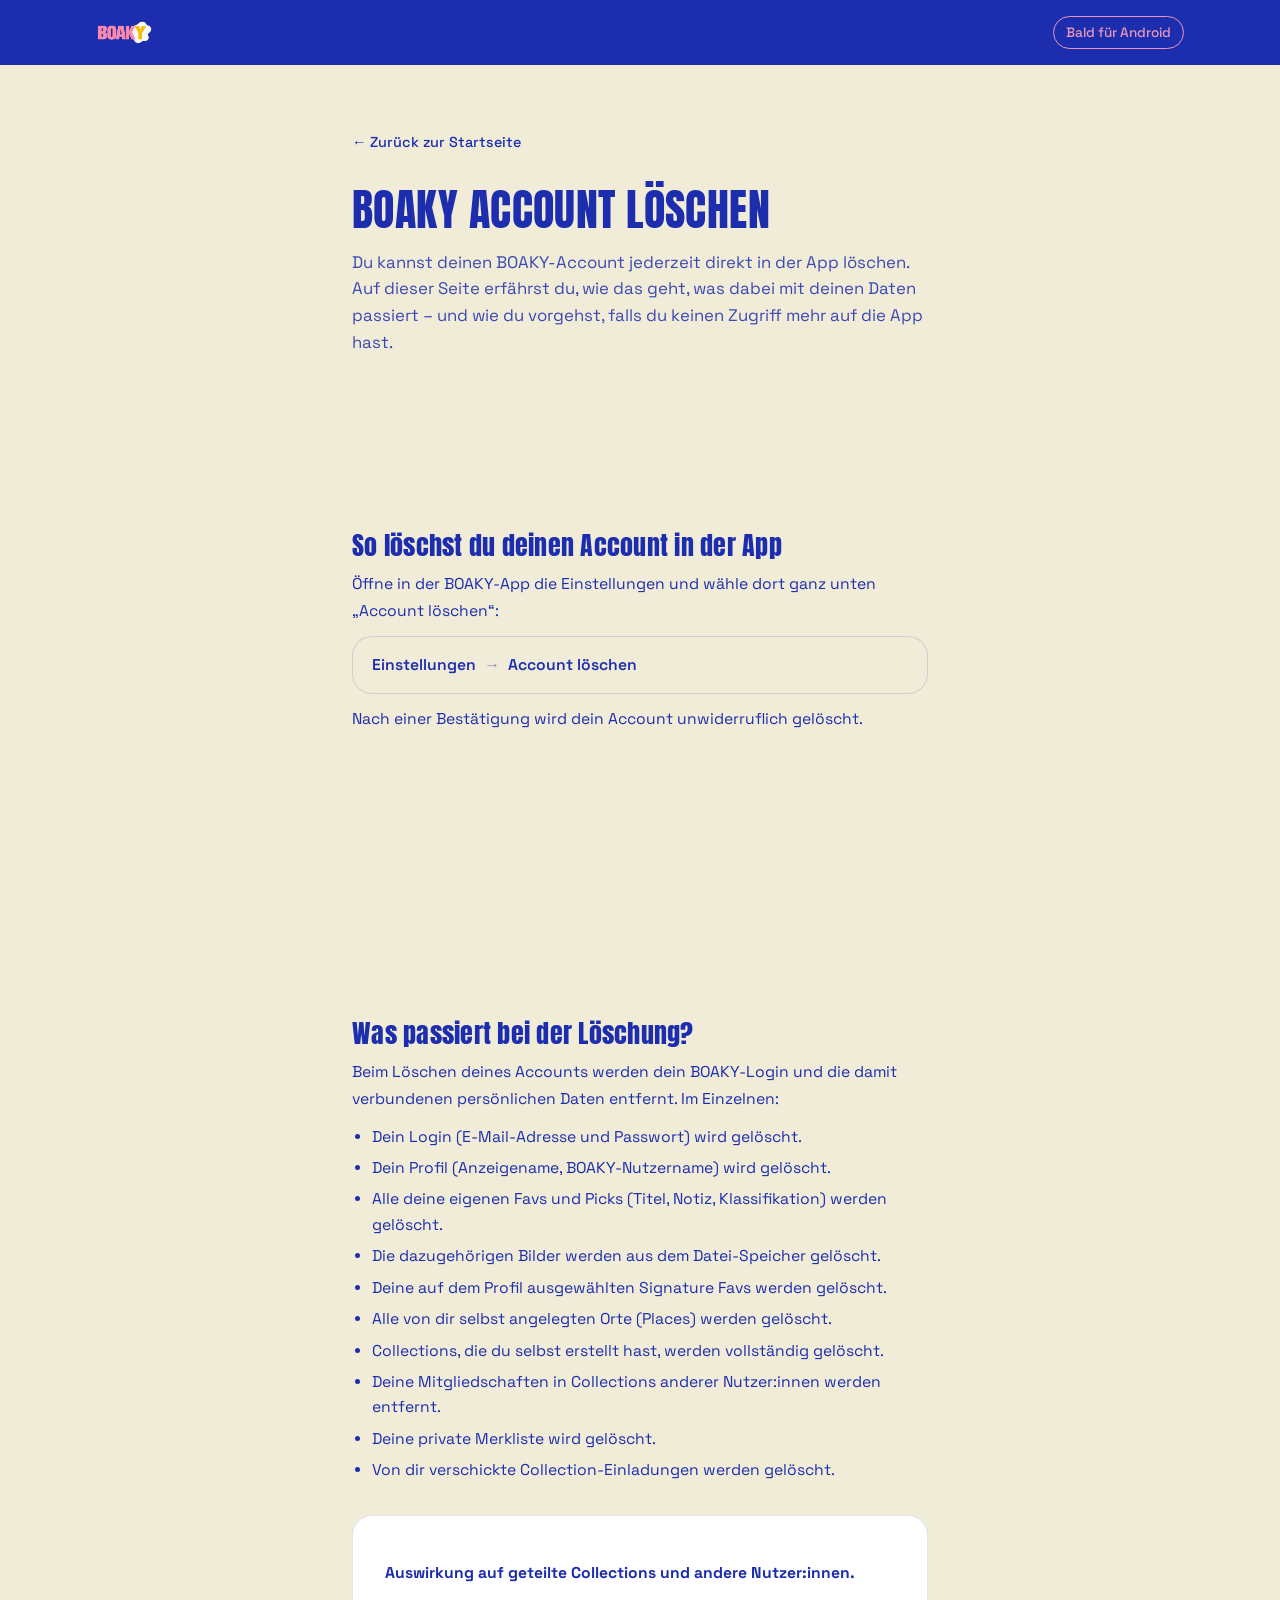
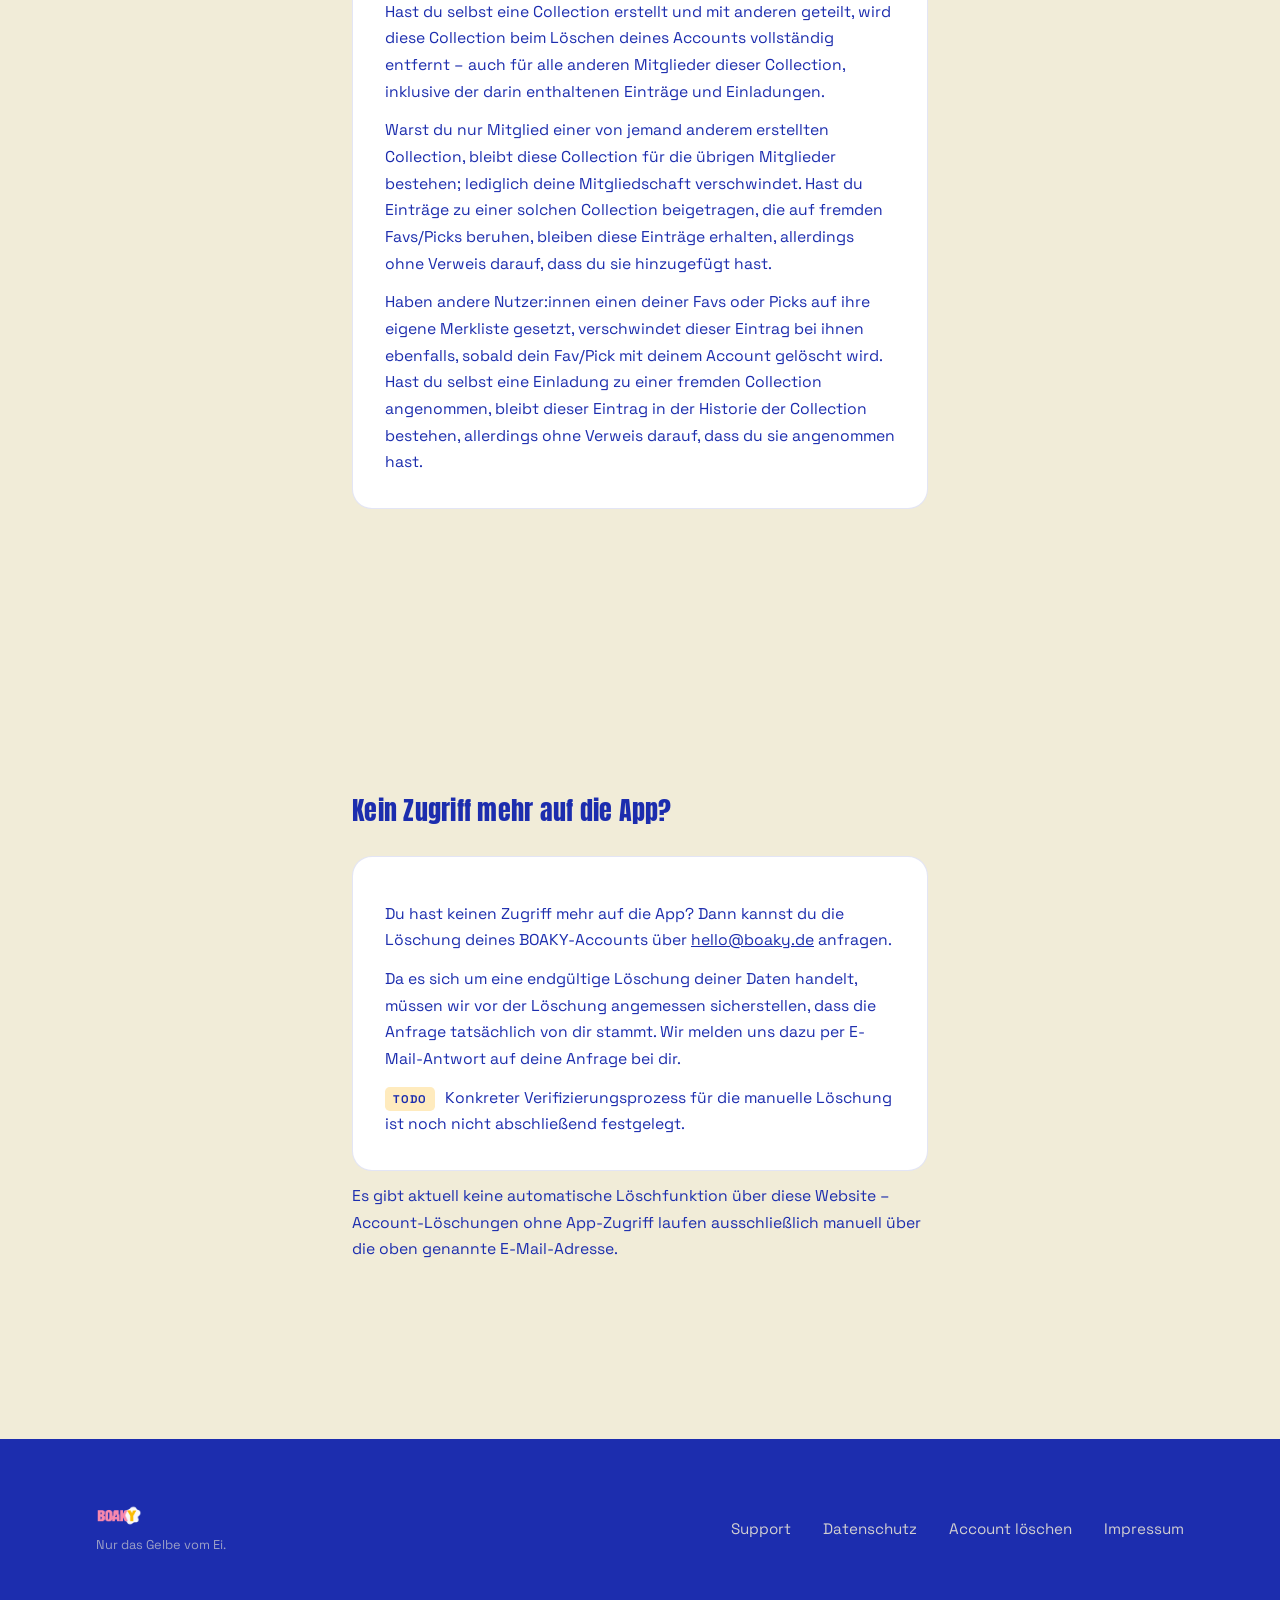
==== account-loeschen.html @ 1fa1a00c "Initial BOAKY website Co-Authored-By: Claude Sonnet 5 <noreply@anthropic.com> Claude-Session: https:" ====
<!DOCTYPE html>
<html lang="de">
<head>
  <meta charset="UTF-8" />
  <meta name="viewport" content="width=device-width, initial-scale=1" />
  <title>BOAKY – Account löschen</title>
  <meta
    name="description"
    content="So löschst du deinen BOAKY-Account in der App – und was dabei mit deinen Daten passiert."
  />
  <link rel="icon" type="image/png" href="assets/img/favicon.png" />
  <link rel="stylesheet" href="styles.css" />
</head>
<body>
  <a class="skip-link" href="#main">Zum Inhalt springen</a>

  <header class="site-header">
    <div class="container">
      <a class="site-logo" href="/">
        <img
          src="assets/img/boaky-logo-primary.png"
          alt="BOAKY"
          width="1672"
          height="940"
        />
      </a>
      <p class="header-note">Bald für Android</p>
    </div>
  </header>

  <main id="main" class="legal-main">
    <div class="container">
      <a class="legal-back" href="/">← Zurück zur Startseite</a>
      <h1>BOAKY Account löschen</h1>
      <p class="legal-intro">
        Du kannst deinen BOAKY-Account jederzeit direkt in der App
        löschen. Auf dieser Seite erfährst du, wie das geht, was dabei
        mit deinen Daten passiert – und wie du vorgehst, falls du keinen
        Zugriff mehr auf die App hast.
      </p>

      <section class="legal-section" id="so-gehts">
        <h2>So löschst du deinen Account in der App</h2>
        <p>
          Öffne in der BOAKY-App die Einstellungen und wähle dort ganz
          unten „Account löschen“:
        </p>
        <p class="delete-path" aria-label="Navigationspfad in der App">
          <span>Einstellungen</span>
          <span class="sep" aria-hidden="true">→</span>
          <span>Account löschen</span>
        </p>
        <p>
          Nach einer Bestätigung wird dein Account unwiderruflich
          gelöscht.
        </p>
      </section>

      <section class="legal-section" id="was-wird-geloescht">
        <h2>Was passiert bei der Löschung?</h2>
        <p>
          Beim Löschen deines Accounts werden dein BOAKY-Login und die
          damit verbundenen persönlichen Daten entfernt. Im Einzelnen:
        </p>
        <ul>
          <li>Dein Login (E-Mail-Adresse und Passwort) wird gelöscht.</li>
          <li>
            Dein Profil (Anzeigename, BOAKY-Nutzername) wird gelöscht.
          </li>
          <li>
            Alle deine eigenen Favs und Picks (Titel, Notiz,
            Klassifikation) werden gelöscht.
          </li>
          <li>
            Die dazugehörigen Bilder werden aus dem Datei-Speicher
            gelöscht.
          </li>
          <li>
            Deine auf dem Profil ausgewählten Signature Favs werden
            gelöscht.
          </li>
          <li>
            Alle von dir selbst angelegten Orte (Places) werden gelöscht.
          </li>
          <li>
            Collections, die du selbst erstellt hast, werden vollständig
            gelöscht.
          </li>
          <li>
            Deine Mitgliedschaften in Collections anderer Nutzer:innen
            werden entfernt.
          </li>
          <li>
            Deine private Merkliste wird gelöscht.
          </li>
          <li>
            Von dir verschickte Collection-Einladungen werden gelöscht.
          </li>
        </ul>

        <div class="legal-callout">
          <p>
            <strong>Auswirkung auf geteilte Collections und andere
            Nutzer:innen.</strong>
          </p>
          <p>
            Hast du selbst eine Collection erstellt und mit anderen
            geteilt, wird diese Collection beim Löschen deines Accounts
            vollständig entfernt – auch für alle anderen Mitglieder
            dieser Collection, inklusive der darin enthaltenen Einträge
            und Einladungen.
          </p>
          <p>
            Warst du nur Mitglied einer von jemand anderem erstellten
            Collection, bleibt diese Collection für die übrigen
            Mitglieder bestehen; lediglich deine Mitgliedschaft
            verschwindet. Hast du Einträge zu einer solchen Collection
            beigetragen, die auf fremden Favs/Picks beruhen, bleiben
            diese Einträge erhalten, allerdings ohne Verweis darauf, dass
            du sie hinzugefügt hast.
          </p>
          <p>
            Haben andere Nutzer:innen einen deiner Favs oder Picks auf
            ihre eigene Merkliste gesetzt, verschwindet dieser Eintrag
            bei ihnen ebenfalls, sobald dein Fav/Pick mit deinem Account
            gelöscht wird. Hast du selbst eine Einladung zu einer
            fremden Collection angenommen, bleibt dieser Eintrag in der
            Historie der Collection bestehen, allerdings ohne Verweis
            darauf, dass du sie angenommen hast.
          </p>
        </div>
      </section>

      <section class="legal-section" id="ohne-app-zugriff">
        <h2>Kein Zugriff mehr auf die App?</h2>
        <div class="legal-callout">
          <p>
            Du hast keinen Zugriff mehr auf die App? Dann kannst du die
            Löschung deines BOAKY-Accounts über
            <a href="mailto:hello@boaky.de">hello@boaky.de</a> anfragen.
          </p>
          <p>
            Da es sich um eine endgültige Löschung deiner Daten handelt,
            müssen wir vor der Löschung angemessen sicherstellen, dass
            die Anfrage tatsächlich von dir stammt. Wir melden uns dazu
            per E-Mail-Antwort auf deine Anfrage bei dir.
          </p>
          <p>
            <span class="legal-todo">TODO</span>
            Konkreter Verifizierungsprozess für die manuelle Löschung ist
            noch nicht abschließend festgelegt.
          </p>
        </div>
        <p>
          Es gibt aktuell keine automatische Löschfunktion über diese
          Website – Account-Löschungen ohne App-Zugriff laufen
          ausschließlich manuell über die oben genannte E-Mail-Adresse.
        </p>
      </section>
    </div>
  </main>

  <footer class="site-footer">
    <div class="container footer-inner">
      <p class="footer-brand">
        <img
          src="assets/img/boaky-logo-primary.png"
          alt="BOAKY"
          width="1672"
          height="940"
        />
        <span>Nur das Gelbe vom Ei.</span>
      </p>
      <ul class="footer-links">
        <li><a href="support.html">Support</a></li>
        <li><a href="datenschutz.html">Datenschutz</a></li>
        <li><a href="account-loeschen.html" aria-current="page">Account löschen</a></li>
        <li><a href="impressum.html">Impressum</a></li>
      </ul>
    </div>
  </footer>
</body>
</html>
---- styles.css ----
/* ==========================================================================
   BOAKY — Landingpage Stylesheet
   Statisches, framework-freies CSS. Mobile-first.
   ========================================================================== */

/* -- Fonts (self-hosted, latin subset) ----------------------------------- */

@font-face {
  font-family: "Anton";
  src: url("assets/fonts/anton-latin-400.woff2") format("woff2");
  font-weight: 400;
  font-style: normal;
  font-display: swap;
}

@font-face {
  font-family: "Space Grotesk";
  src: url("assets/fonts/space-grotesk-latin-variable.woff2") format("woff2");
  font-weight: 300 700;
  font-style: normal;
  font-display: swap;
}

/* -- Design tokens --------------------------------------------------------- */

:root {
  /* Einzige zulässigen Farben — 1:1 aus dem BOAKY-App-Theme
     (faavs-app/src/constants/theme.ts, brandPalette). Keine weiteren
     Hex-/RGB-Werte außerhalb dieser Tokens (und ihrer rgba()-Ableitungen)
     verwenden. */
  --boaky-blue: #1c2dae;
  --boaky-pink: #eb98bb;
  --boaky-cream: #f1ecd8;
  --boaky-gold: #ffc547;
  --white: #ffffff;

  --font-display: "Anton", "Arial Narrow", sans-serif;
  --font-body: "Space Grotesk", "Helvetica Neue", Arial, sans-serif;

  --container-width: 72rem;
  --space-xs: 0.5rem;
  --space-sm: 1rem;
  --space-md: 2rem;
  --space-lg: 4rem;
  --space-xl: 7rem;

  --radius: 1.25rem;
}

/* -- Reset ------------------------------------------------------------------ */

*,
*::before,
*::after {
  box-sizing: border-box;
}

html {
  -webkit-text-size-adjust: 100%;
  scroll-behavior: smooth;
}

@media (prefers-reduced-motion: reduce) {
  html {
    scroll-behavior: auto;
  }
  * {
    animation-duration: 0.01ms !important;
    animation-iteration-count: 1 !important;
    transition-duration: 0.01ms !important;
  }
}

body {
  margin: 0;
  background: var(--boaky-cream);
  color: var(--boaky-blue);
  font-family: var(--font-body);
  font-size: 1rem;
  line-height: 1.6;
  -webkit-font-smoothing: antialiased;
}

img {
  max-width: 100%;
  height: auto;
  display: block;
}

a {
  color: inherit;
}

h1,
h2,
h3 {
  font-family: var(--font-display);
  font-weight: 400;
  line-height: 1.05;
  text-transform: uppercase;
  letter-spacing: 0.01em;
  margin: 0;
}

p {
  margin: 0;
}

ul {
  margin: 0;
  padding: 0;
  list-style: none;
}

.visually-hidden {
  position: absolute;
  width: 1px;
  height: 1px;
  padding: 0;
  margin: -1px;
  overflow: hidden;
  clip: rect(0, 0, 0, 0);
  white-space: nowrap;
  border: 0;
}

.skip-link {
  position: absolute;
  top: -3rem;
  left: var(--space-sm);
  background: var(--boaky-cream);
  color: var(--boaky-blue);
  padding: 0.6rem 1rem;
  border-radius: 0.5rem;
  z-index: 100;
  transition: top 0.15s ease;
}

.skip-link:focus {
  top: var(--space-sm);
}

:focus-visible {
  outline: 3px solid var(--boaky-gold);
  outline-offset: 3px;
}

/* -- Layout helpers ---------------------------------------------------------- */

.container {
  width: 100%;
  max-width: var(--container-width);
  margin-inline: auto;
  padding-inline: var(--space-sm);
}

@media (min-width: 48rem) {
  .container {
    padding-inline: var(--space-md);
  }
}

section {
  padding-block: var(--space-xl);
}

.eyebrow {
  font-family: var(--font-body);
  font-weight: 600;
  font-size: 0.8rem;
  letter-spacing: 0.18em;
  text-transform: uppercase;
  opacity: 0.75;
}

/* -- Site header ------------------------------------------------------------- */

.site-header {
  background: var(--boaky-blue);
  color: var(--boaky-cream);
}

.site-header .container {
  display: flex;
  align-items: center;
  justify-content: space-between;
  padding-block: var(--space-sm);
}

.site-logo {
  display: inline-flex;
  text-decoration: none;
}

.site-logo img {
  width: auto;
  height: 2rem;
}

.header-note {
  font-size: 0.85rem;
  font-weight: 500;
  color: var(--boaky-pink);
  border: 1px solid currentColor;
  padding: 0.3rem 0.75rem;
  border-radius: 999px;
  white-space: nowrap;
}

/* -- Hero ---------------------------------------------------------------------- */

.hero {
  background: var(--boaky-blue);
  color: var(--boaky-cream);
  padding-block: var(--space-xl) calc(var(--space-xl) * 1.1);
  text-align: center;
  position: relative;
  overflow: hidden;
}

.hero::after {
  content: "";
  position: absolute;
  inset: auto -10% -60% -10%;
  height: 22rem;
  background: radial-gradient(
    ellipse at center,
    rgba(235, 152, 187, 0.35) 0%,
    rgba(235, 152, 187, 0) 70%
  );
  pointer-events: none;
}

.hero-wordmark {
  margin: 0;
}

.hero-wordmark img {
  width: clamp(13rem, 50vw, 24rem);
  margin-inline: auto;
}

.hero-claim {
  margin-top: var(--space-sm);
  font-family: var(--font-display);
  text-transform: none;
  font-size: clamp(1.25rem, 4vw, 1.85rem);
  color: var(--boaky-pink);
}

.hero-intro {
  max-width: 34rem;
  margin: var(--space-md) auto 0;
  font-size: 1.05rem;
  opacity: 0.92;
}

.hero-status {
  margin-top: var(--space-lg);
  display: inline-flex;
  align-items: center;
  gap: 0.6rem;
  padding: 0.7rem 1.4rem;
  border-radius: 999px;
  background: rgba(241, 236, 216, 0.1);
  border: 1px solid rgba(241, 236, 216, 0.35);
  font-size: 0.9rem;
  font-weight: 500;
}

.hero-status .dot {
  width: 0.5rem;
  height: 0.5rem;
  border-radius: 50%;
  background: var(--boaky-gold);
  flex-shrink: 0;
}

/* -- Section headings ---------------------------------------------------------- */

.section-head {
  max-width: 38rem;
  margin: 0 auto var(--space-lg);
  text-align: center;
}

.section-head h2 {
  font-size: clamp(2rem, 6vw, 3rem);
  margin-top: 0.5rem;
}

.section-head p {
  margin-top: var(--space-sm);
  font-size: 1.05rem;
  opacity: 0.85;
}

/* -- "Was ist BOAKY" grid -------------------------------------------------------- */

.pillars {
  background: var(--boaky-cream);
}

.pillar-grid {
  display: grid;
  gap: var(--space-sm);
  grid-template-columns: 1fr;
}

@media (min-width: 40rem) {
  .pillar-grid {
    grid-template-columns: repeat(2, 1fr);
  }
}

@media (min-width: 64rem) {
  .pillar-grid {
    grid-template-columns: repeat(4, 1fr);
  }
}

.pillar-card {
  background: var(--white);
  border-radius: var(--radius);
  padding: var(--space-md);
  border: 1px solid rgba(28, 45, 174, 0.1);
  display: flex;
  flex-direction: column;
  gap: 0.75rem;
}

.pillar-mark {
  width: 2.75rem;
  height: 2.75rem;
  border-radius: 50%;
  display: flex;
  align-items: center;
  justify-content: center;
  font-family: var(--font-display);
  font-size: 1.1rem;
  color: var(--boaky-cream);
  background: var(--boaky-blue);
}

.pillar-card:nth-child(2) .pillar-mark {
  background: var(--boaky-gold);
  color: var(--boaky-blue);
}

.pillar-card:nth-child(3) .pillar-mark {
  background: var(--boaky-pink);
  color: var(--boaky-blue);
}

.pillar-card:nth-child(4) .pillar-mark {
  background: var(--white);
  color: var(--boaky-blue);
  border: 2px solid rgba(28, 45, 174, 0.35);
}

.pillar-card h3 {
  font-size: 1.15rem;
  text-transform: none;
}

.pillar-card p {
  font-size: 0.95rem;
  opacity: 0.85;
}

/* -- App preview ---------------------------------------------------------------- */

.preview {
  background: var(--boaky-blue);
  color: var(--boaky-cream);
}

.preview .section-head p {
  opacity: 0.75;
}

.preview-grid {
  display: grid;
  gap: var(--space-sm);
  grid-template-columns: repeat(2, 1fr);
  max-width: 44rem;
  margin: 0 auto;
}

@media (min-width: 40rem) {
  .preview-grid {
    grid-template-columns: repeat(4, 1fr);
  }
}

.preview-frame {
  aspect-ratio: 9 / 18.5;
  border-radius: 1.75rem;
  border: 2px dashed rgba(241, 236, 216, 0.45);
  background: rgba(241, 236, 216, 0.06);
  display: flex;
  align-items: center;
  justify-content: center;
  text-align: center;
  padding: var(--space-sm);
}

.preview-frame span {
  font-size: 0.8rem;
  letter-spacing: 0.06em;
  text-transform: uppercase;
  opacity: 0.6;
}

/* -- Philosophy ------------------------------------------------------------------ */

.philosophy {
  background: var(--boaky-cream);
}

.philosophy-inner {
  max-width: 46rem;
  margin: 0 auto;
  text-align: center;
}

.philosophy-not {
  display: flex;
  flex-direction: column;
  gap: 0.5rem;
  align-items: center;
  margin-bottom: var(--space-md);
}

.philosophy-not p {
  font-size: 1.1rem;
  opacity: 0.55;
  text-decoration: line-through;
  text-decoration-color: var(--boaky-pink);
  text-decoration-thickness: 2px;
}

.philosophy-but {
  font-family: var(--font-display);
  font-size: clamp(1.6rem, 5vw, 2.5rem);
  text-transform: none;
  color: var(--boaky-blue);
  line-height: 1.3;
}

.philosophy-but em {
  font-style: normal;
  color: var(--boaky-blue);
  background: linear-gradient(transparent 60%, rgba(255, 197, 71, 0.5) 0);
}

/* -- Footer -------------------------------------------------------------------- */

.site-footer {
  background: var(--boaky-blue);
  color: var(--boaky-cream);
  padding-block: var(--space-lg);
}

.footer-inner {
  display: flex;
  flex-direction: column;
  gap: var(--space-md);
  align-items: center;
  text-align: center;
}

@media (min-width: 40rem) {
  .footer-inner {
    flex-direction: row;
    justify-content: space-between;
    text-align: left;
  }
}

.footer-brand {
  display: flex;
  flex-direction: column;
  align-items: center;
  gap: 0.4rem;
}

@media (min-width: 40rem) {
  .footer-brand {
    align-items: flex-start;
  }
}

.footer-brand img {
  height: 1.6rem;
  width: auto;
}

.footer-brand span {
  font-family: var(--font-body);
  font-size: 0.8rem;
  font-weight: 400;
  text-transform: none;
  opacity: 0.6;
}

.footer-links {
  display: flex;
  gap: var(--space-md);
  flex-wrap: wrap;
  justify-content: center;
}

.footer-links a {
  text-decoration: none;
  font-size: 0.95rem;
  opacity: 0.85;
  border-bottom: 1px solid transparent;
}

.footer-links a:hover,
.footer-links a:focus-visible {
  opacity: 1;
  border-bottom-color: var(--boaky-pink);
}

/* -- Rechtliche & Info-Seiten (Impressum / Datenschutz / Support / Account löschen) - */

.legal-main {
  padding-block: var(--space-lg);
}

.legal-main .container {
  max-width: 40rem;
}

.legal-back {
  display: inline-flex;
  align-items: center;
  gap: 0.4rem;
  font-size: 0.9rem;
  font-weight: 500;
  color: var(--boaky-blue);
  text-decoration: none;
  margin-bottom: var(--space-md);
}

.legal-back:hover,
.legal-back:focus-visible {
  text-decoration: underline;
}

.legal-main h1 {
  font-size: clamp(2rem, 6vw, 2.75rem);
  color: var(--boaky-blue);
}

.legal-intro {
  margin-top: var(--space-sm);
  font-size: 1.05rem;
  opacity: 0.85;
}

/* Platzhalter-Boxen für noch fehlende, rechtlich zu prüfende Inhalte. */
.legal-placeholder {
  margin-top: var(--space-md);
  padding: var(--space-md);
  border: 2px dashed rgba(28, 45, 174, 0.35);
  border-radius: var(--radius);
  background: var(--white);
}

.legal-placeholder p + p {
  margin-top: 0.75rem;
}

/* Bestätigte, fertige Inhalte (z. B. Löschwirkungen, Kontaktwege) — bewusst
   mit durchgezogenem statt gestricheltem Rand von den TODO-Boxen abgesetzt. */
.legal-callout {
  margin-top: var(--space-md);
  padding: var(--space-md);
  border-radius: var(--radius);
  border: 1px solid rgba(28, 45, 174, 0.12);
  background: var(--white);
}

.legal-callout p + p {
  margin-top: 0.75rem;
}

.legal-section {
  margin-top: var(--space-lg);
}

.legal-section h2 {
  font-size: clamp(1.25rem, 4vw, 1.6rem);
  text-transform: none;
  color: var(--boaky-blue);
}

.legal-section p {
  margin-top: 0.75rem;
  font-size: 0.98rem;
  line-height: 1.7;
}

.legal-section p + p {
  margin-top: 0.75rem;
}

.legal-section ul {
  margin-top: 0.75rem;
  padding-left: 1.25rem;
  list-style: disc;
}

.legal-section li {
  margin-top: 0.4rem;
  font-size: 0.98rem;
  line-height: 1.6;
}

.legal-section li + li {
  margin-top: 0.4rem;
}

/* Kurzes, klar erkennbares TODO-Label vor rechtlich noch offenen Angaben. */
.legal-todo {
  display: inline-block;
  font-weight: 700;
  font-size: 0.7rem;
  letter-spacing: 0.08em;
  text-transform: uppercase;
  color: var(--boaky-blue);
  background: rgba(255, 197, 71, 0.35);
  padding: 0.15rem 0.5rem;
  border-radius: 0.3rem;
  margin-right: 0.4rem;
  white-space: nowrap;
}

/* Impressum: Feld/Wert-Paare */
.legal-fact-list {
  margin-top: var(--space-md);
}

.legal-fact-list dt {
  font-weight: 700;
  font-size: 0.8rem;
  text-transform: uppercase;
  letter-spacing: 0.04em;
  color: var(--boaky-blue);
  margin-top: 1.25rem;
}

.legal-fact-list dt:first-child {
  margin-top: 0;
}

.legal-fact-list dd {
  margin: 0.3rem 0 0;
  font-size: 1rem;
}

/* Account löschen: App-Navigationspfad */
.delete-path {
  display: flex;
  flex-wrap: wrap;
  align-items: center;
  gap: 0.5rem;
  font-weight: 600;
  background: var(--boaky-cream);
  border: 1px solid rgba(28, 45, 174, 0.15);
  padding: 0.9rem 1.2rem;
  border-radius: var(--radius);
  margin-top: var(--space-sm);
}

.delete-path .sep {
  opacity: 0.5;
}
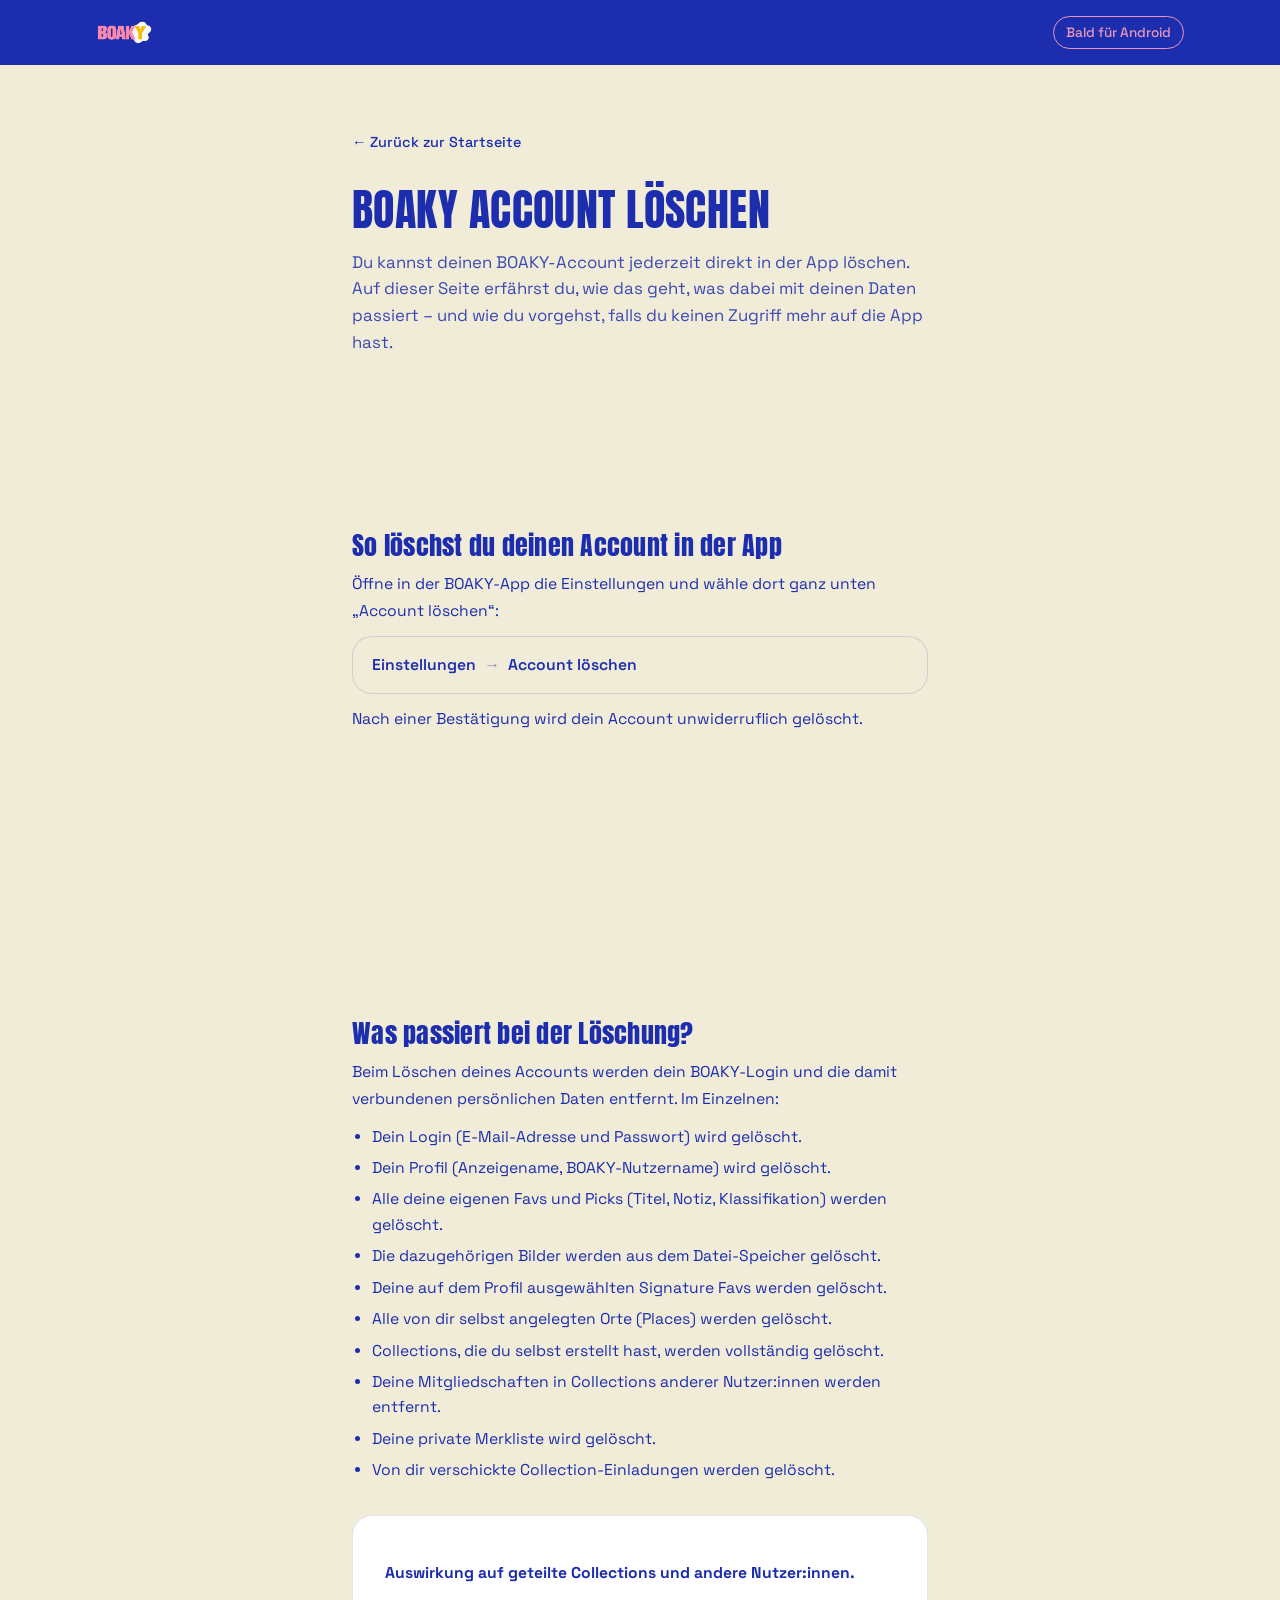
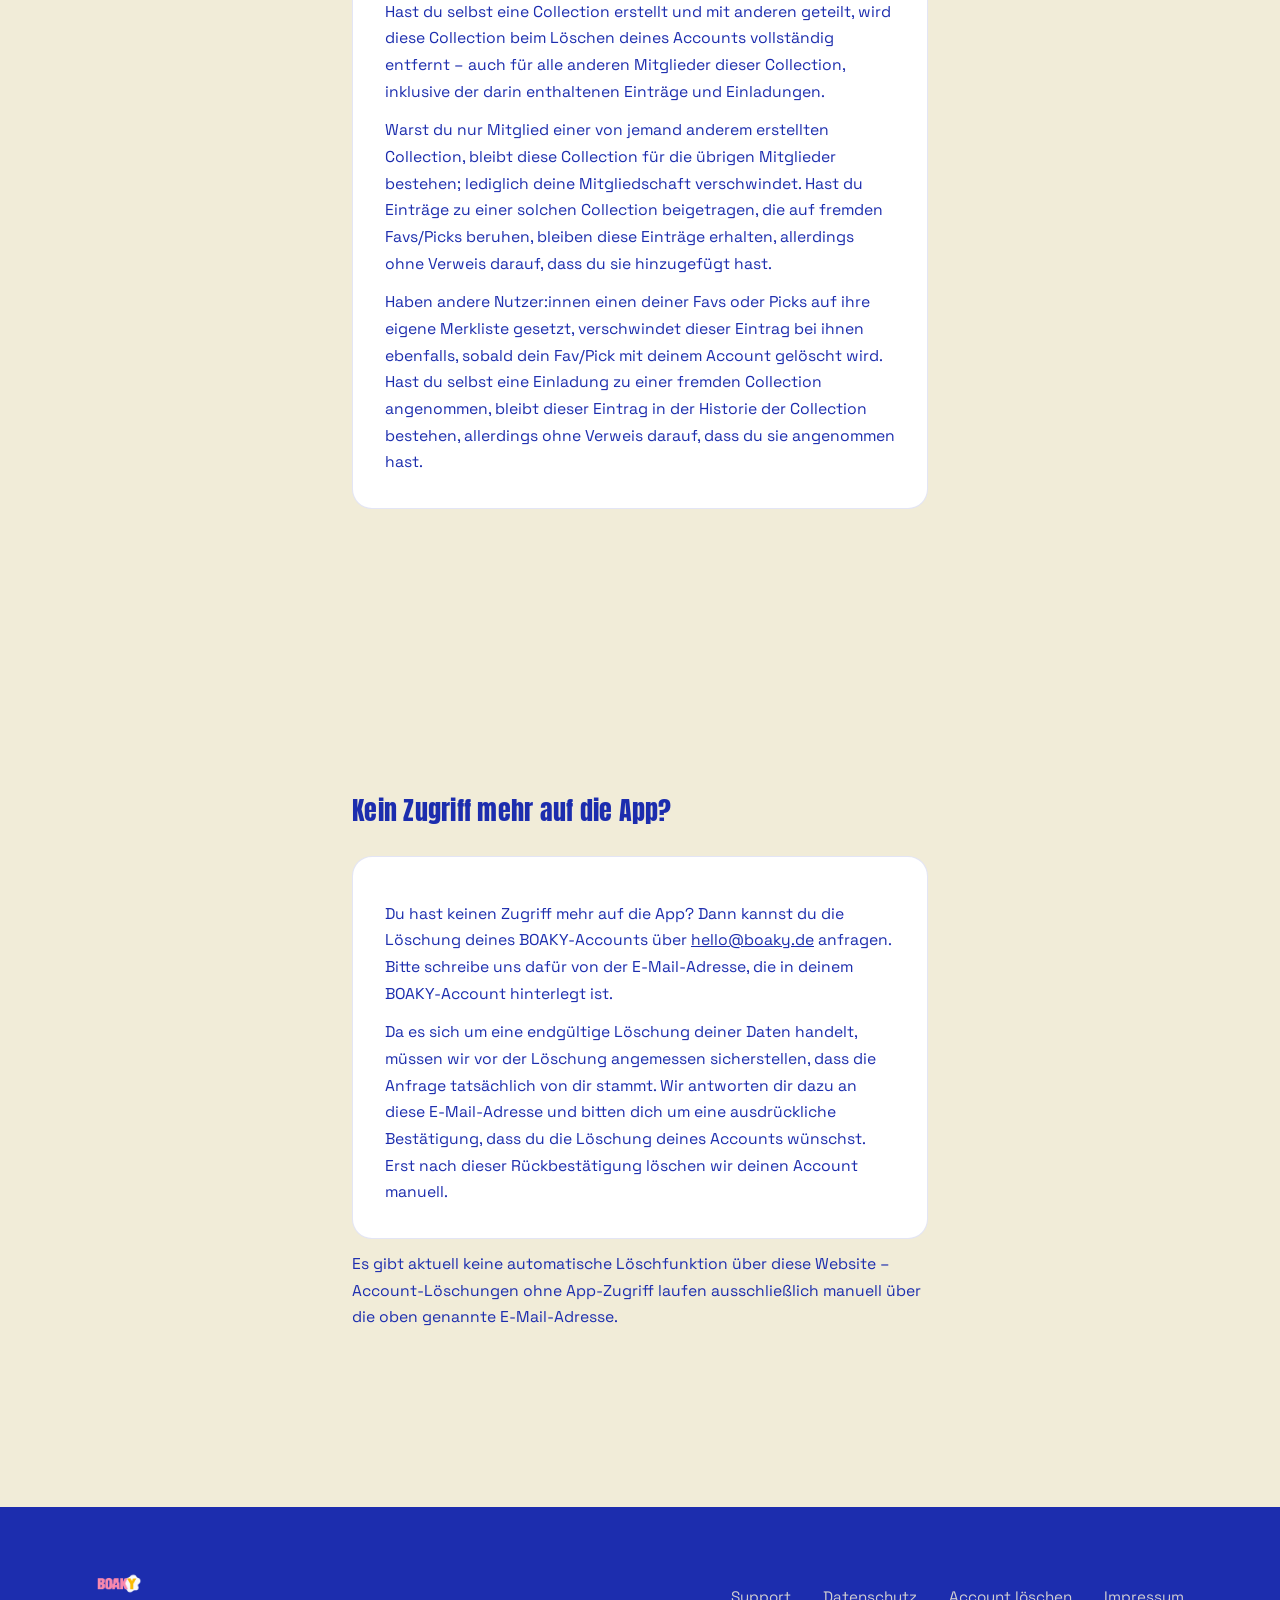
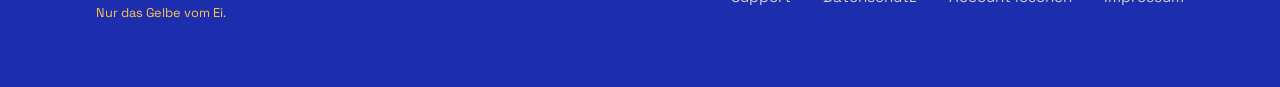
==== commit 60a5be46: "Finalize BOAKY legal pages Co-Authored-By: Claude Sonnet 5 <noreply@anthropic.com>" ====
--- a/account-loeschen.html
+++ b/account-loeschen.html
@@ -138,17 +138,17 @@
             Du hast keinen Zugriff mehr auf die App? Dann kannst du die
             Löschung deines BOAKY-Accounts über
             <a href="mailto:hello@boaky.de">hello@boaky.de</a> anfragen.
+            Bitte schreibe uns dafür von der E-Mail-Adresse, die in
+            deinem BOAKY-Account hinterlegt ist.
           </p>
           <p>
             Da es sich um eine endgültige Löschung deiner Daten handelt,
             müssen wir vor der Löschung angemessen sicherstellen, dass
-            die Anfrage tatsächlich von dir stammt. Wir melden uns dazu
-            per E-Mail-Antwort auf deine Anfrage bei dir.
-          </p>
-          <p>
-            <span class="legal-todo">TODO</span>
-            Konkreter Verifizierungsprozess für die manuelle Löschung ist
-            noch nicht abschließend festgelegt.
+            die Anfrage tatsächlich von dir stammt. Wir antworten dir
+            dazu an diese E-Mail-Adresse und bitten dich um eine
+            ausdrückliche Bestätigung, dass du die Löschung deines
+            Accounts wünschst. Erst nach dieser Rückbestätigung löschen
+            wir deinen Account manuell.
           </p>
         </div>
         <p>
--- a/styles.css
+++ b/styles.css
@@ -245,7 +245,7 @@
   font-family: var(--font-display);
   text-transform: none;
   font-size: clamp(1.25rem, 4vw, 1.85rem);
-  color: var(--boaky-pink);
+  color: var(--boaky-gold);
 }
 
 .hero-intro {
@@ -501,7 +501,7 @@
   font-size: 0.8rem;
   font-weight: 400;
   text-transform: none;
-  opacity: 0.6;
+  color: var(--boaky-gold);
 }
 
 .footer-links {
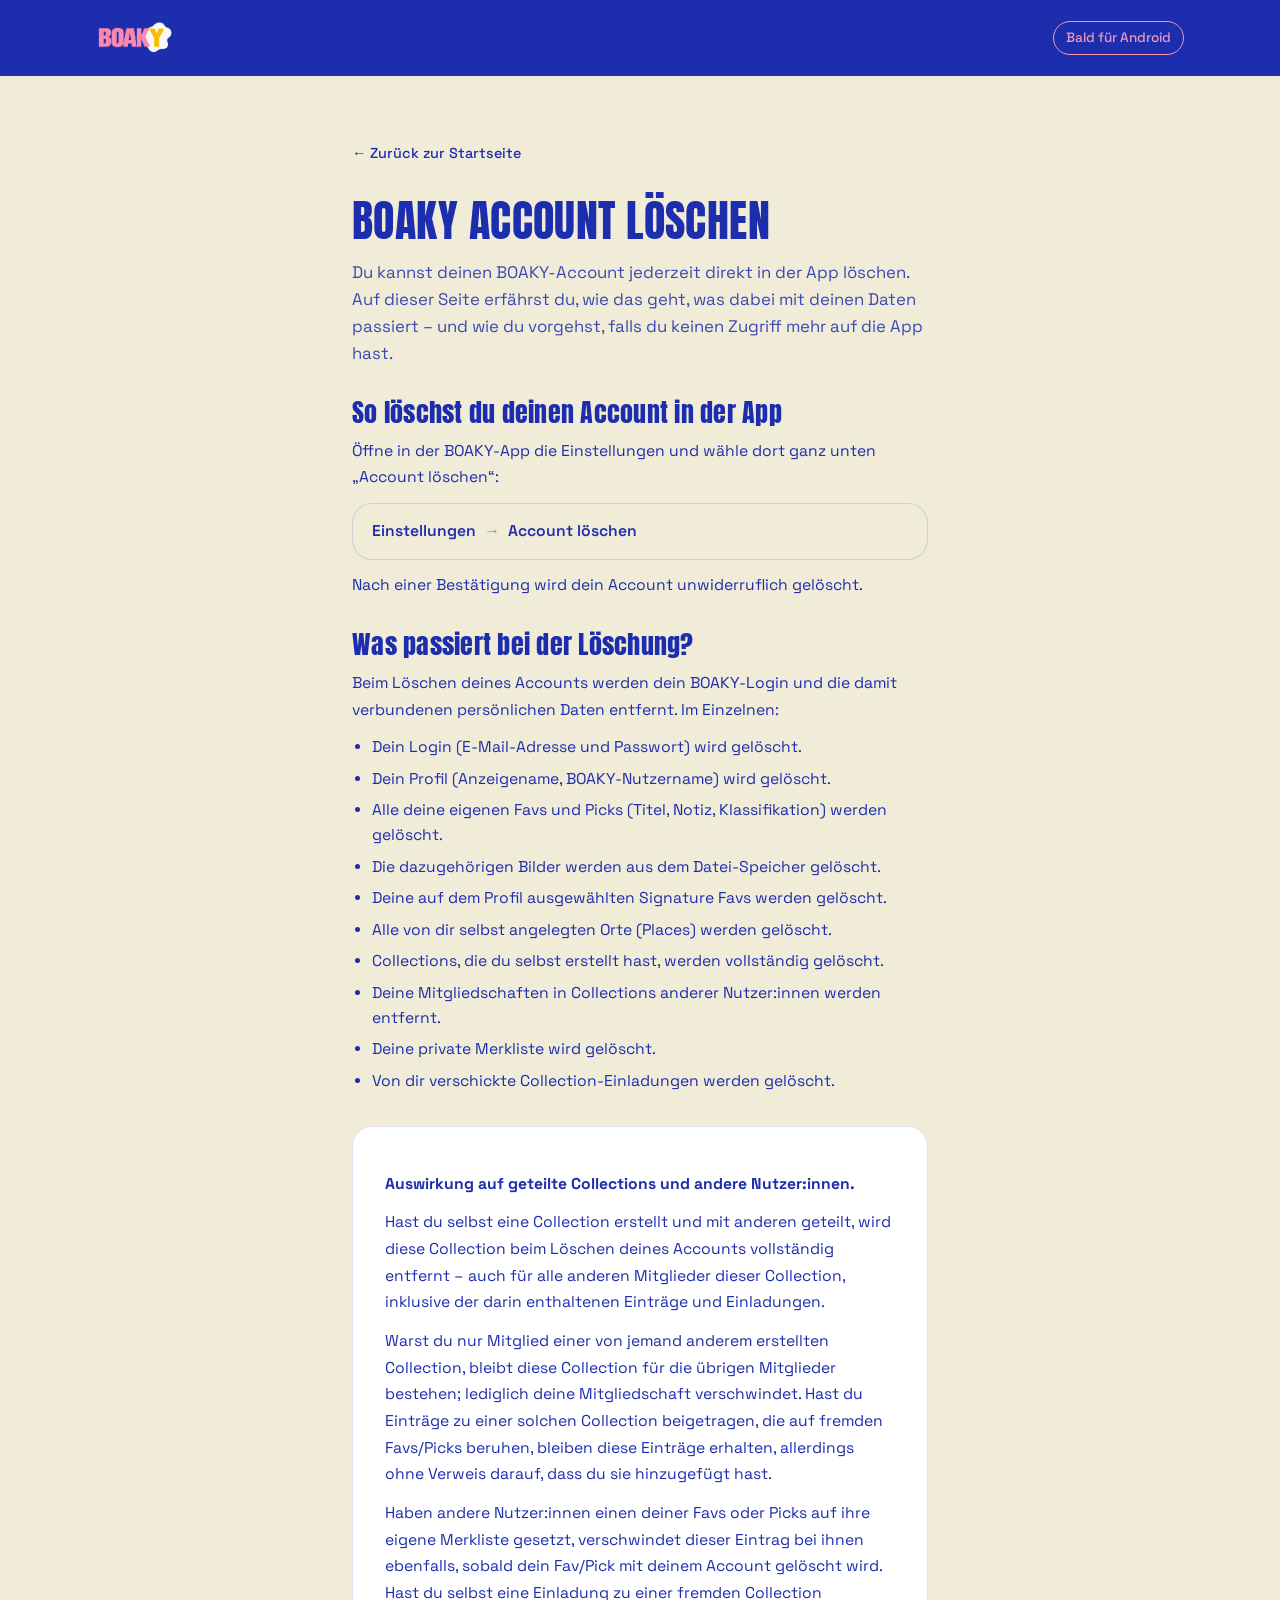
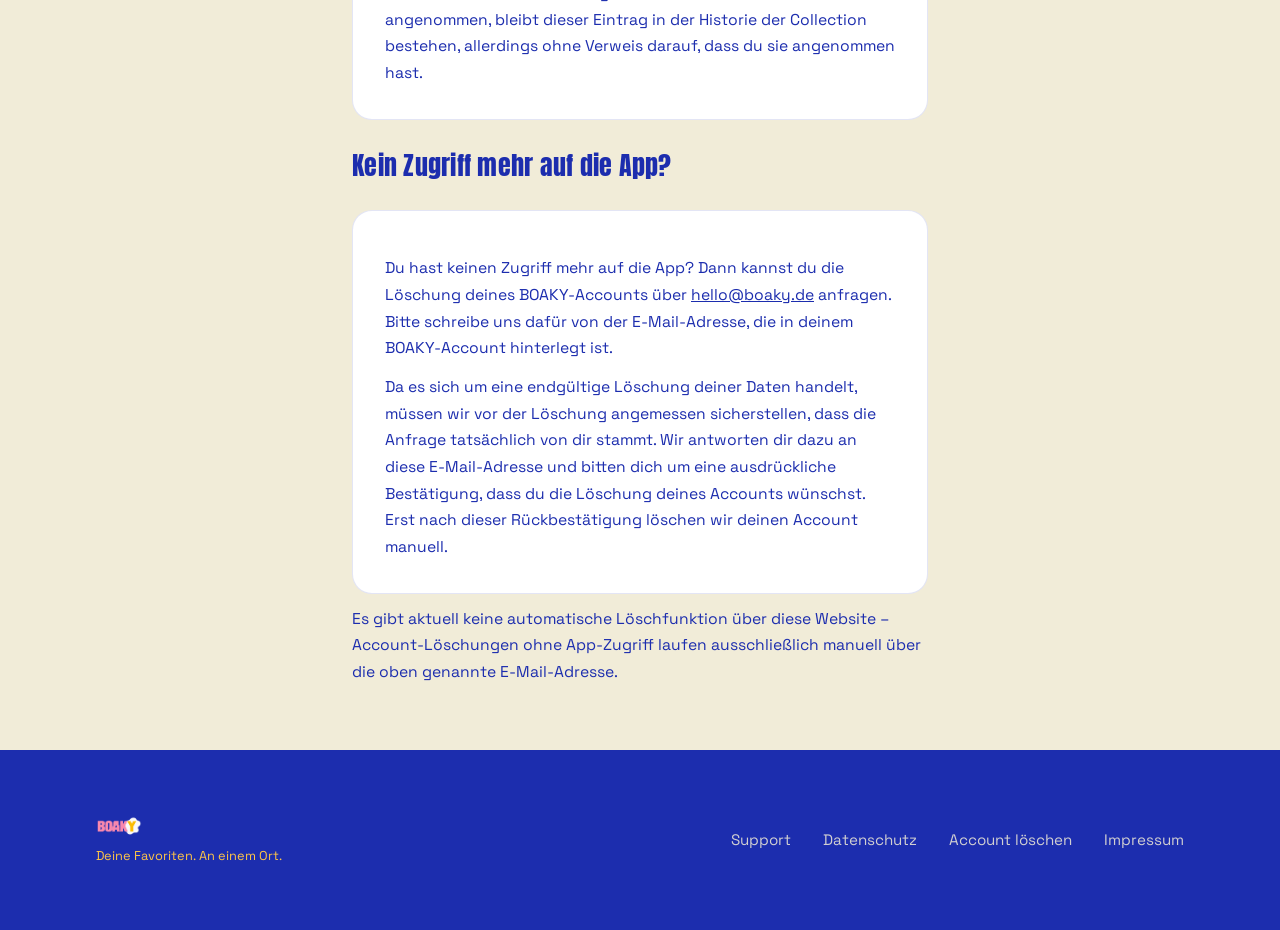
==== commit 6b8dd371: "Update BOAKY website for Android beta Co-Authored-By: Claude Sonnet 5 <noreply@anthropic.com>" ====
--- a/account-loeschen.html
+++ b/account-loeschen.html
@@ -8,7 +8,10 @@
     name="description"
     content="So löschst du deinen BOAKY-Account in der App – und was dabei mit deinen Daten passiert."
   />
-  <link rel="icon" type="image/png" href="assets/img/favicon.png" />
+  <link rel="icon" href="assets/img/favicon.ico" sizes="any" />
+  <link rel="icon" type="image/png" sizes="32x32" href="assets/img/favicon-32x32.png" />
+  <link rel="icon" type="image/png" sizes="16x16" href="assets/img/favicon-16x16.png" />
+  <link rel="apple-touch-icon" sizes="180x180" href="assets/img/apple-touch-icon.png" />
   <link rel="stylesheet" href="styles.css" />
 </head>
 <body>
@@ -169,7 +172,7 @@
           width="1672"
           height="940"
         />
-        <span>Nur das Gelbe vom Ei.</span>
+        <span>Deine Favoriten. An einem Ort.</span>
       </p>
       <ul class="footer-links">
         <li><a href="support.html">Support</a></li>
--- a/styles.css
+++ b/styles.css
@@ -194,7 +194,7 @@
 
 .site-logo img {
   width: auto;
-  height: 2rem;
+  height: 2.75rem;
 }
 
 .header-note {
@@ -258,22 +258,27 @@
 .hero-status {
   margin-top: var(--space-lg);
   display: inline-flex;
+  flex-direction: column;
   align-items: center;
-  gap: 0.6rem;
-  padding: 0.7rem 1.4rem;
-  border-radius: 999px;
+  gap: 0.35rem;
+  padding: 1.1rem 1.75rem;
+  border-radius: 1.25rem;
   background: rgba(241, 236, 216, 0.1);
   border: 1px solid rgba(241, 236, 216, 0.35);
-  font-size: 0.9rem;
+}
+
+.hero-status-primary {
+  font-family: var(--font-display);
+  text-transform: none;
+  font-size: 1.1rem;
+  color: var(--boaky-gold);
+}
+
+.hero-status-secondary {
+  margin-top: 0.15rem;
+  font-size: 0.85rem;
   font-weight: 500;
-}
-
-.hero-status .dot {
-  width: 0.5rem;
-  height: 0.5rem;
-  border-radius: 50%;
-  background: var(--boaky-gold);
-  flex-shrink: 0;
+  opacity: 0.65;
 }
 
 /* -- Section headings ---------------------------------------------------------- */
@@ -380,36 +385,50 @@
 }
 
 .preview-grid {
-  display: grid;
+  display: flex;
   gap: var(--space-sm);
-  grid-template-columns: repeat(2, 1fr);
-  max-width: 44rem;
-  margin: 0 auto;
+  overflow-x: auto;
+  scroll-snap-type: x mandatory;
+  -webkit-overflow-scrolling: touch;
+  padding-bottom: var(--space-xs);
+  margin-inline: calc(-1 * var(--space-sm));
+  padding-inline: var(--space-sm);
+}
+
+.preview-frame {
+  flex: 0 0 auto;
+  width: 11rem;
+  scroll-snap-align: start;
+  border-radius: var(--radius);
+  overflow: hidden;
+  background: rgba(241, 236, 216, 0.06);
+}
+
+.preview-frame img {
+  width: 100%;
+  height: auto;
+  border-radius: var(--radius);
 }
 
 @media (min-width: 40rem) {
+  .preview-frame {
+    width: 13rem;
+  }
+}
+
+@media (min-width: 64rem) {
   .preview-grid {
-    grid-template-columns: repeat(4, 1fr);
-  }
-}
-
-.preview-frame {
-  aspect-ratio: 9 / 18.5;
-  border-radius: 1.75rem;
-  border: 2px dashed rgba(241, 236, 216, 0.45);
-  background: rgba(241, 236, 216, 0.06);
-  display: flex;
-  align-items: center;
-  justify-content: center;
-  text-align: center;
-  padding: var(--space-sm);
-}
-
-.preview-frame span {
-  font-size: 0.8rem;
-  letter-spacing: 0.06em;
-  text-transform: uppercase;
-  opacity: 0.6;
+    display: grid;
+    grid-template-columns: repeat(5, 1fr);
+    overflow: visible;
+    max-width: 68rem;
+    margin: 0 auto;
+    padding-inline: 0;
+  }
+
+  .preview-frame {
+    width: auto;
+  }
 }
 
 /* -- Philosophy ------------------------------------------------------------------ */
@@ -589,7 +608,13 @@
 }
 
 .legal-section {
-  margin-top: var(--space-lg);
+  /* Überschreibt bewusst die generische `section { padding-block:
+     var(--space-xl) }`-Regel oben: Legal-Abschnitte sind kompakte
+     Unterabschnitte innerhalb von .legal-main, keine eigenständigen,
+     vollflächigen Landingpage-Blöcke — normale Dokumentabstände statt
+     7rem Innenabstand pro Abschnitt. */
+  padding-block: 0;
+  margin-top: var(--space-md);
 }
 
 .legal-section h2 {
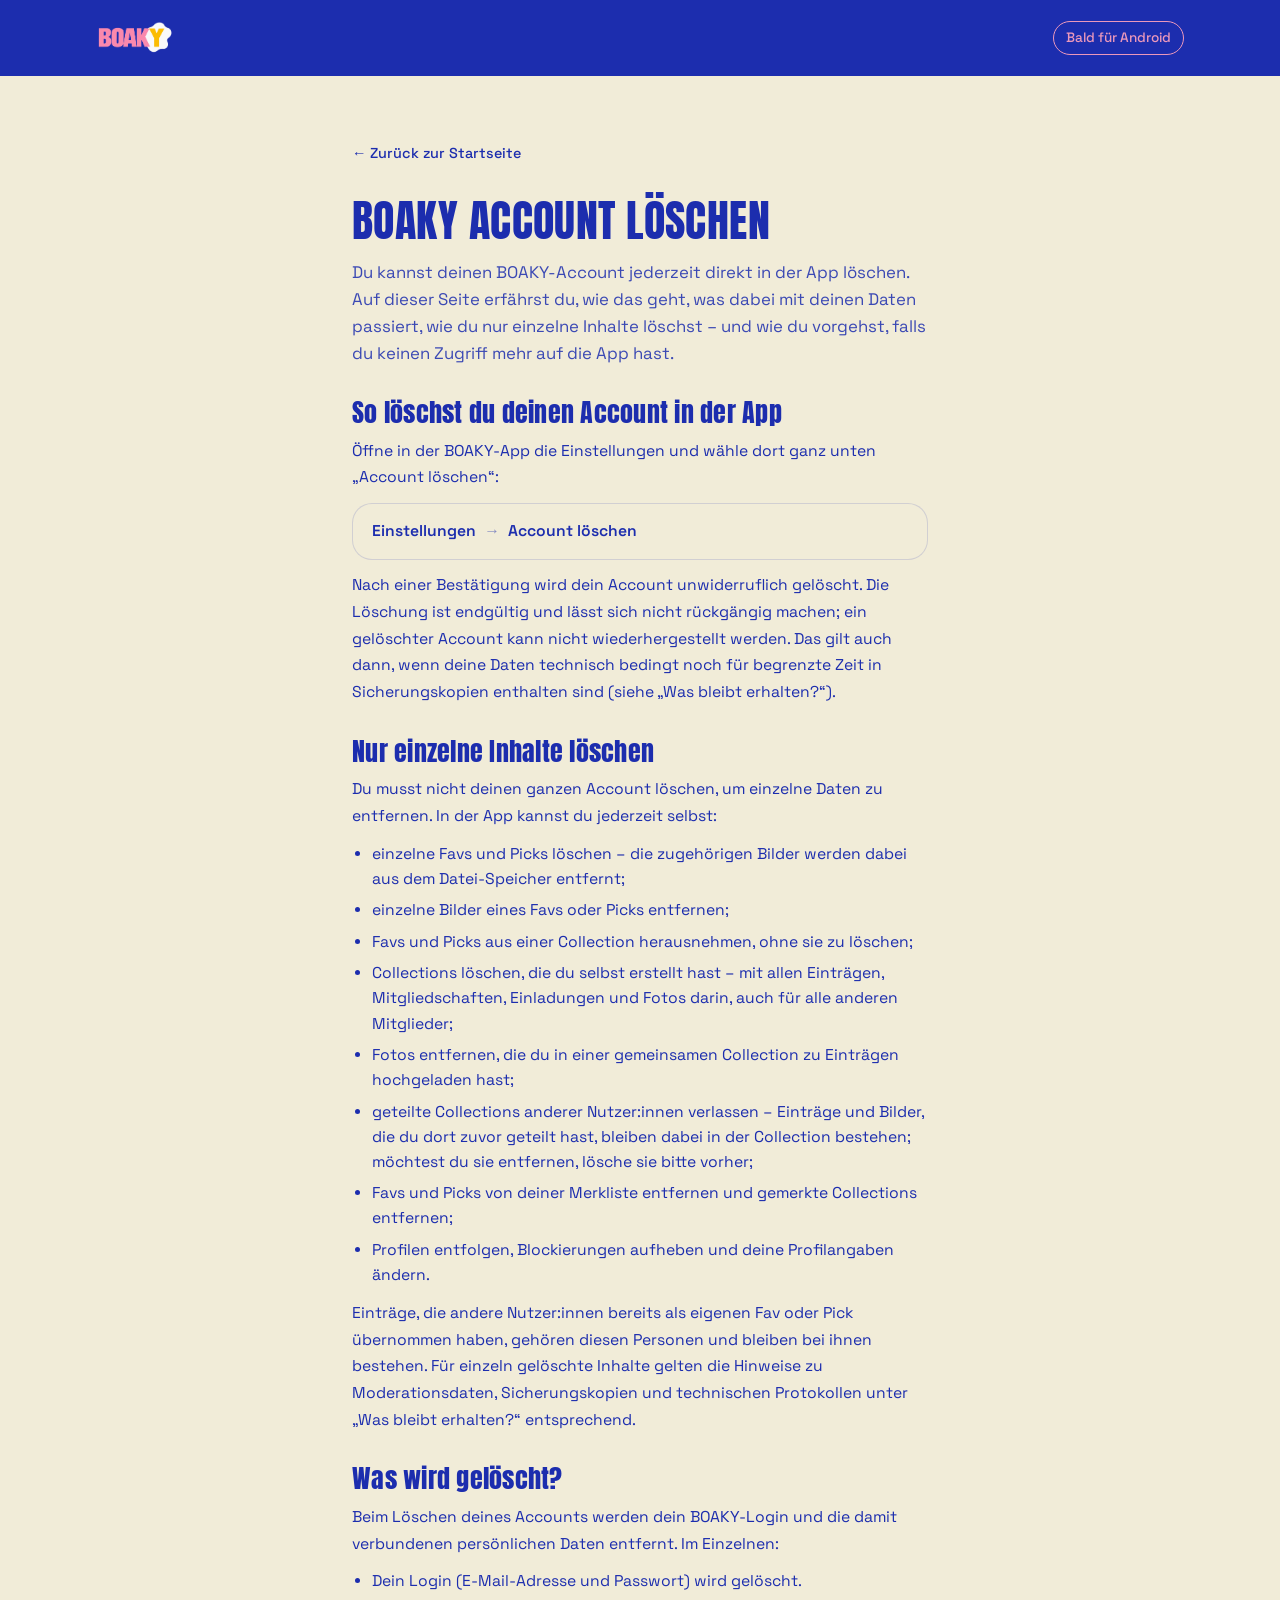
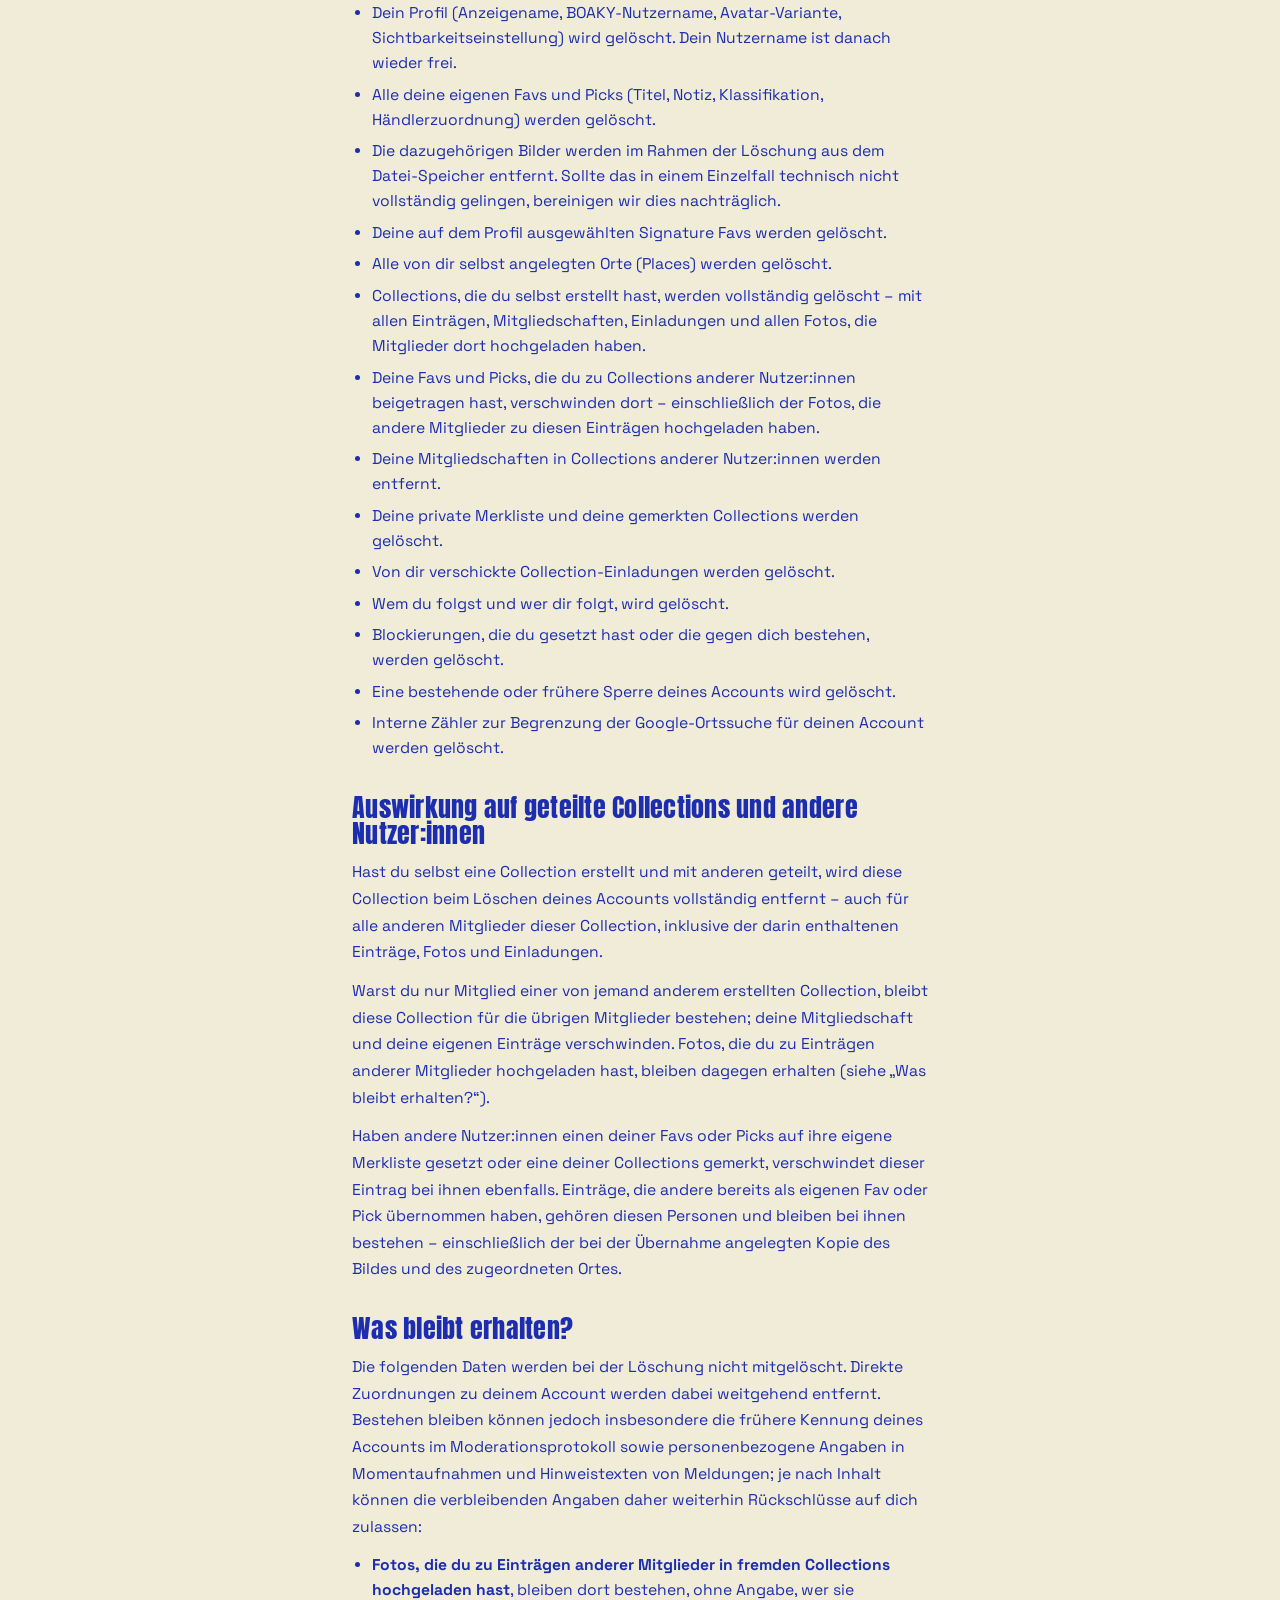
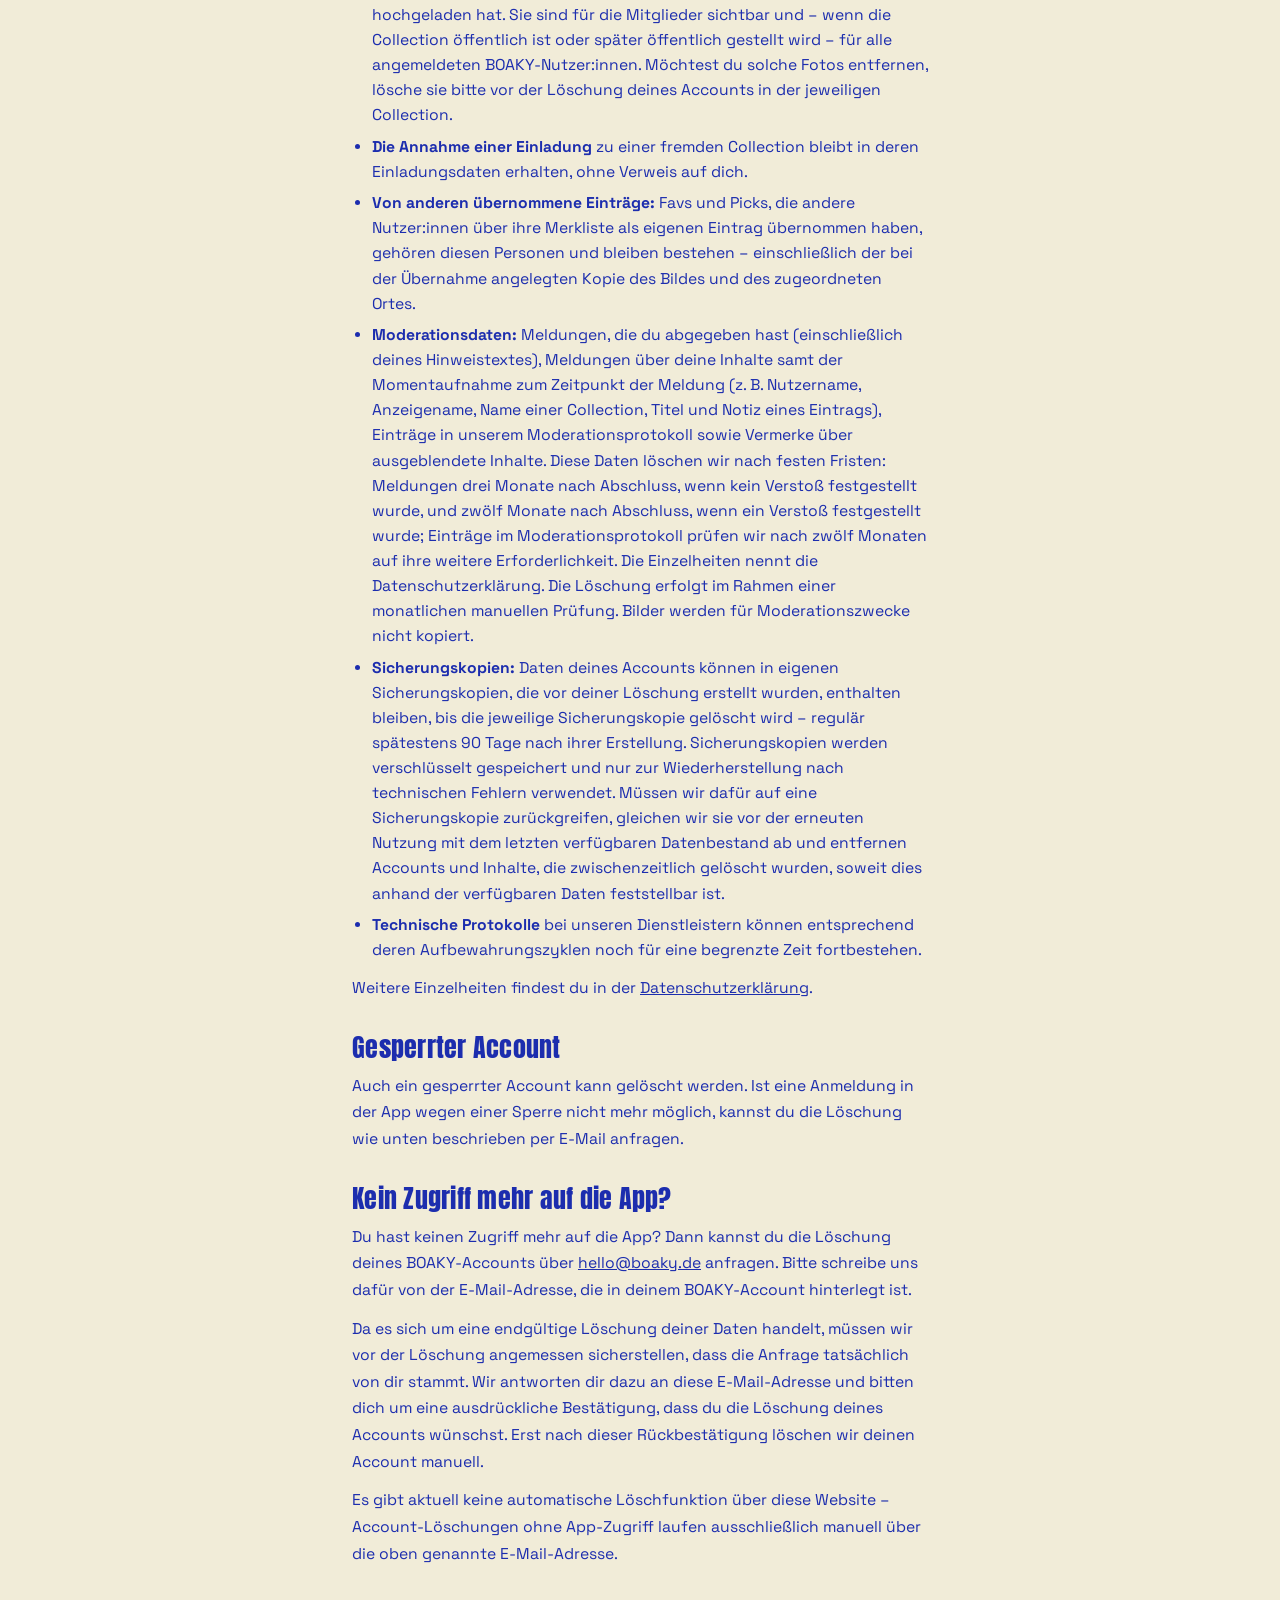
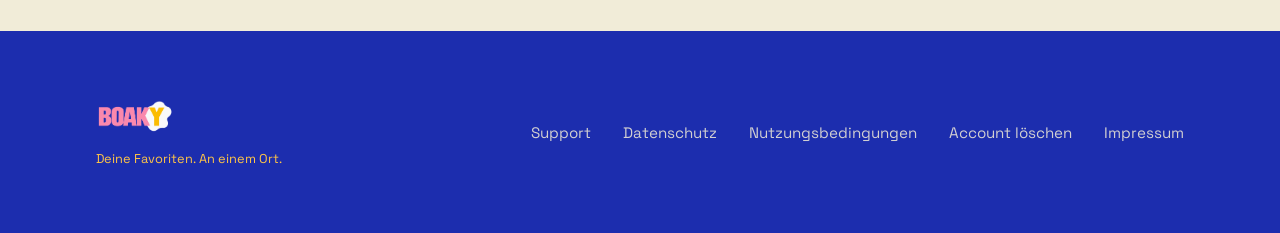
==== commit 4ef9c4ed: "Publish legal texts v5.1 (Stand 26.11.2026) - Datenschutzerklärung: moderation, Google Places (indep" ====
--- a/account-loeschen.html
+++ b/account-loeschen.html
@@ -6,7 +6,7 @@
   <title>BOAKY – Account löschen</title>
   <meta
     name="description"
-    content="So löschst du deinen BOAKY-Account in der App – und was dabei mit deinen Daten passiert."
+    content="So löschst du deinen BOAKY-Account und was dabei mit deinen Daten passiert."
   />
   <link rel="icon" href="assets/img/favicon.ico" sizes="any" />
   <link rel="icon" type="image/png" sizes="32x32" href="assets/img/favicon-32x32.png" />
@@ -35,131 +35,89 @@
     <div class="container">
       <a class="legal-back" href="/">← Zurück zur Startseite</a>
       <h1>BOAKY Account löschen</h1>
-      <p class="legal-intro">
-        Du kannst deinen BOAKY-Account jederzeit direkt in der App
-        löschen. Auf dieser Seite erfährst du, wie das geht, was dabei
-        mit deinen Daten passiert – und wie du vorgehst, falls du keinen
-        Zugriff mehr auf die App hast.
-      </p>
-
+        <p class="legal-intro">Du kannst deinen BOAKY-Account jederzeit direkt in der App löschen. Auf dieser Seite erfährst du, wie das geht, was dabei mit deinen Daten passiert, wie du nur einzelne Inhalte löschst – und wie du vorgehst, falls du keinen Zugriff mehr auf die App hast.</p>
       <section class="legal-section" id="so-gehts">
         <h2>So löschst du deinen Account in der App</h2>
-        <p>
-          Öffne in der BOAKY-App die Einstellungen und wähle dort ganz
-          unten „Account löschen“:
-        </p>
+        <p>Öffne in der BOAKY-App die Einstellungen und wähle dort ganz unten „Account löschen“:</p>
         <p class="delete-path" aria-label="Navigationspfad in der App">
           <span>Einstellungen</span>
           <span class="sep" aria-hidden="true">→</span>
           <span>Account löschen</span>
         </p>
-        <p>
-          Nach einer Bestätigung wird dein Account unwiderruflich
-          gelöscht.
-        </p>
+        <p>Nach einer Bestätigung wird dein Account unwiderruflich gelöscht. Die Löschung ist endgültig und lässt sich nicht rückgängig machen; ein gelöschter Account kann nicht wiederhergestellt werden. Das gilt auch dann, wenn deine Daten technisch bedingt noch für begrenzte Zeit in Sicherungskopien enthalten sind (siehe „Was bleibt erhalten?“).</p>
+      </section>
+
+      <section class="legal-section" id="einzelne-inhalte">
+        <h2>Nur einzelne Inhalte löschen</h2>
+        <p>Du musst nicht deinen ganzen Account löschen, um einzelne Daten zu entfernen. In der App kannst du jederzeit selbst:</p>
+        <ul>
+          <li>einzelne Favs und Picks löschen – die zugehörigen Bilder werden dabei aus dem Datei-Speicher entfernt;</li>
+          <li>einzelne Bilder eines Favs oder Picks entfernen;</li>
+          <li>Favs und Picks aus einer Collection herausnehmen, ohne sie zu löschen;</li>
+          <li>Collections löschen, die du selbst erstellt hast – mit allen Einträgen, Mitgliedschaften, Einladungen und Fotos darin, auch für alle anderen Mitglieder;</li>
+          <li>Fotos entfernen, die du in einer gemeinsamen Collection zu Einträgen hochgeladen hast;</li>
+          <li>geteilte Collections anderer Nutzer:innen verlassen – Einträge und Bilder, die du dort zuvor geteilt hast, bleiben dabei in der Collection bestehen; möchtest du sie entfernen, lösche sie bitte vorher;</li>
+          <li>Favs und Picks von deiner Merkliste entfernen und gemerkte Collections entfernen;</li>
+          <li>Profilen entfolgen, Blockierungen aufheben und deine Profilangaben ändern.</li>
+        </ul>
+        <p>Einträge, die andere Nutzer:innen bereits als eigenen Fav oder Pick übernommen haben, gehören diesen Personen und bleiben bei ihnen bestehen. Für einzeln gelöschte Inhalte gelten die Hinweise zu Moderationsdaten, Sicherungskopien und technischen Protokollen unter „Was bleibt erhalten?“ entsprechend.</p>
       </section>
 
       <section class="legal-section" id="was-wird-geloescht">
-        <h2>Was passiert bei der Löschung?</h2>
-        <p>
-          Beim Löschen deines Accounts werden dein BOAKY-Login und die
-          damit verbundenen persönlichen Daten entfernt. Im Einzelnen:
-        </p>
+        <h2>Was wird gelöscht?</h2>
+        <p>Beim Löschen deines Accounts werden dein BOAKY-Login und die damit verbundenen persönlichen Daten entfernt. Im Einzelnen:</p>
         <ul>
           <li>Dein Login (E-Mail-Adresse und Passwort) wird gelöscht.</li>
-          <li>
-            Dein Profil (Anzeigename, BOAKY-Nutzername) wird gelöscht.
-          </li>
-          <li>
-            Alle deine eigenen Favs und Picks (Titel, Notiz,
-            Klassifikation) werden gelöscht.
-          </li>
-          <li>
-            Die dazugehörigen Bilder werden aus dem Datei-Speicher
-            gelöscht.
-          </li>
-          <li>
-            Deine auf dem Profil ausgewählten Signature Favs werden
-            gelöscht.
-          </li>
-          <li>
-            Alle von dir selbst angelegten Orte (Places) werden gelöscht.
-          </li>
-          <li>
-            Collections, die du selbst erstellt hast, werden vollständig
-            gelöscht.
-          </li>
-          <li>
-            Deine Mitgliedschaften in Collections anderer Nutzer:innen
-            werden entfernt.
-          </li>
-          <li>
-            Deine private Merkliste wird gelöscht.
-          </li>
-          <li>
-            Von dir verschickte Collection-Einladungen werden gelöscht.
-          </li>
+          <li>Dein Profil (Anzeigename, BOAKY-Nutzername, Avatar-Variante, Sichtbarkeitseinstellung) wird gelöscht. Dein Nutzername ist danach wieder frei.</li>
+          <li>Alle deine eigenen Favs und Picks (Titel, Notiz, Klassifikation, Händlerzuordnung) werden gelöscht.</li>
+          <li>Die dazugehörigen Bilder werden im Rahmen der Löschung aus dem Datei-Speicher entfernt. Sollte das in einem Einzelfall technisch nicht vollständig gelingen, bereinigen wir dies nachträglich.</li>
+          <li>Deine auf dem Profil ausgewählten Signature Favs werden gelöscht.</li>
+          <li>Alle von dir selbst angelegten Orte (Places) werden gelöscht.</li>
+          <li>Collections, die du selbst erstellt hast, werden vollständig gelöscht – mit allen Einträgen, Mitgliedschaften, Einladungen und allen Fotos, die Mitglieder dort hochgeladen haben.</li>
+          <li>Deine Favs und Picks, die du zu Collections anderer Nutzer:innen beigetragen hast, verschwinden dort – einschließlich der Fotos, die andere Mitglieder zu diesen Einträgen hochgeladen haben.</li>
+          <li>Deine Mitgliedschaften in Collections anderer Nutzer:innen werden entfernt.</li>
+          <li>Deine private Merkliste und deine gemerkten Collections werden gelöscht.</li>
+          <li>Von dir verschickte Collection-Einladungen werden gelöscht.</li>
+          <li>Wem du folgst und wer dir folgt, wird gelöscht.</li>
+          <li>Blockierungen, die du gesetzt hast oder die gegen dich bestehen, werden gelöscht.</li>
+          <li>Eine bestehende oder frühere Sperre deines Accounts wird gelöscht.</li>
+          <li>Interne Zähler zur Begrenzung der Google-Ortssuche für deinen Account werden gelöscht.</li>
         </ul>
+      </section>
 
-        <div class="legal-callout">
-          <p>
-            <strong>Auswirkung auf geteilte Collections und andere
-            Nutzer:innen.</strong>
-          </p>
-          <p>
-            Hast du selbst eine Collection erstellt und mit anderen
-            geteilt, wird diese Collection beim Löschen deines Accounts
-            vollständig entfernt – auch für alle anderen Mitglieder
-            dieser Collection, inklusive der darin enthaltenen Einträge
-            und Einladungen.
-          </p>
-          <p>
-            Warst du nur Mitglied einer von jemand anderem erstellten
-            Collection, bleibt diese Collection für die übrigen
-            Mitglieder bestehen; lediglich deine Mitgliedschaft
-            verschwindet. Hast du Einträge zu einer solchen Collection
-            beigetragen, die auf fremden Favs/Picks beruhen, bleiben
-            diese Einträge erhalten, allerdings ohne Verweis darauf, dass
-            du sie hinzugefügt hast.
-          </p>
-          <p>
-            Haben andere Nutzer:innen einen deiner Favs oder Picks auf
-            ihre eigene Merkliste gesetzt, verschwindet dieser Eintrag
-            bei ihnen ebenfalls, sobald dein Fav/Pick mit deinem Account
-            gelöscht wird. Hast du selbst eine Einladung zu einer
-            fremden Collection angenommen, bleibt dieser Eintrag in der
-            Historie der Collection bestehen, allerdings ohne Verweis
-            darauf, dass du sie angenommen hast.
-          </p>
-        </div>
+      <section class="legal-section" id="geteilte-collections">
+        <h2>Auswirkung auf geteilte Collections und andere Nutzer:innen</h2>
+        <p>Hast du selbst eine Collection erstellt und mit anderen geteilt, wird diese Collection beim Löschen deines Accounts vollständig entfernt – auch für alle anderen Mitglieder dieser Collection, inklusive der darin enthaltenen Einträge, Fotos und Einladungen.</p>
+        <p>Warst du nur Mitglied einer von jemand anderem erstellten Collection, bleibt diese Collection für die übrigen Mitglieder bestehen; deine Mitgliedschaft und deine eigenen Einträge verschwinden. Fotos, die du zu Einträgen anderer Mitglieder hochgeladen hast, bleiben dagegen erhalten (siehe „Was bleibt erhalten?“).</p>
+        <p>Haben andere Nutzer:innen einen deiner Favs oder Picks auf ihre eigene Merkliste gesetzt oder eine deiner Collections gemerkt, verschwindet dieser Eintrag bei ihnen ebenfalls. Einträge, die andere bereits als eigenen Fav oder Pick übernommen haben, gehören diesen Personen und bleiben bei ihnen bestehen – einschließlich der bei der Übernahme angelegten Kopie des Bildes und des zugeordneten Ortes.</p>
+      </section>
+
+      <section class="legal-section" id="was-bleibt">
+        <h2>Was bleibt erhalten?</h2>
+        <p>Die folgenden Daten werden bei der Löschung nicht mitgelöscht. Direkte Zuordnungen zu deinem Account werden dabei weitgehend entfernt. Bestehen bleiben können jedoch insbesondere die frühere Kennung deines Accounts im Moderationsprotokoll sowie personenbezogene Angaben in Momentaufnahmen und Hinweistexten von Meldungen; je nach Inhalt können die verbleibenden Angaben daher weiterhin Rückschlüsse auf dich zulassen:</p>
+        <ul>
+          <li><strong>Fotos, die du zu Einträgen anderer Mitglieder in fremden Collections hochgeladen hast</strong>, bleiben dort bestehen, ohne Angabe, wer sie hochgeladen hat. Sie sind für die Mitglieder sichtbar und – wenn die Collection öffentlich ist oder später öffentlich gestellt wird – für alle angemeldeten BOAKY-Nutzer:innen. Möchtest du solche Fotos entfernen, lösche sie bitte vor der Löschung deines Accounts in der jeweiligen Collection.</li>
+          <li><strong>Die Annahme einer Einladung</strong> zu einer fremden Collection bleibt in deren Einladungsdaten erhalten, ohne Verweis auf dich.</li>
+          <li><strong>Von anderen übernommene Einträge:</strong> Favs und Picks, die andere Nutzer:innen über ihre Merkliste als eigenen Eintrag übernommen haben, gehören diesen Personen und bleiben bestehen – einschließlich der bei der Übernahme angelegten Kopie des Bildes und des zugeordneten Ortes.</li>
+          <li><strong>Moderationsdaten:</strong> Meldungen, die du abgegeben hast (einschließlich deines Hinweistextes), Meldungen über deine Inhalte samt der Momentaufnahme zum Zeitpunkt der Meldung (z. B. Nutzername, Anzeigename, Name einer Collection, Titel und Notiz eines Eintrags), Einträge in unserem Moderationsprotokoll sowie Vermerke über ausgeblendete Inhalte. Diese Daten löschen wir nach festen Fristen: Meldungen drei Monate nach Abschluss, wenn kein Verstoß festgestellt wurde, und zwölf Monate nach Abschluss, wenn ein Verstoß festgestellt wurde; Einträge im Moderationsprotokoll prüfen wir nach zwölf Monaten auf ihre weitere Erforderlichkeit. Die Einzelheiten nennt die Datenschutzerklärung. Die Löschung erfolgt im Rahmen einer monatlichen manuellen Prüfung. Bilder werden für Moderationszwecke nicht kopiert.</li>
+          <li><strong>Sicherungskopien:</strong> Daten deines Accounts können in eigenen Sicherungskopien, die vor deiner Löschung erstellt wurden, enthalten bleiben, bis die jeweilige Sicherungskopie gelöscht wird – regulär spätestens 90 Tage nach ihrer Erstellung. Sicherungskopien werden verschlüsselt gespeichert und nur zur Wiederherstellung nach technischen Fehlern verwendet. Müssen wir dafür auf eine Sicherungskopie zurückgreifen, gleichen wir sie vor der erneuten Nutzung mit dem letzten verfügbaren Datenbestand ab und entfernen Accounts und Inhalte, die zwischenzeitlich gelöscht wurden, soweit dies anhand der verfügbaren Daten feststellbar ist.</li>
+          <li><strong>Technische Protokolle</strong> bei unseren Dienstleistern können entsprechend deren Aufbewahrungszyklen noch für eine begrenzte Zeit fortbestehen.</li>
+        </ul>
+        <p>Weitere Einzelheiten findest du in der <a href="datenschutz.html">Datenschutzerklärung</a>.</p>
+      </section>
+
+      <section class="legal-section" id="gesperrter-account">
+        <h2>Gesperrter Account</h2>
+        <p>Auch ein gesperrter Account kann gelöscht werden. Ist eine Anmeldung in der App wegen einer Sperre nicht mehr möglich, kannst du die Löschung wie unten beschrieben per E-Mail anfragen.</p>
       </section>
 
       <section class="legal-section" id="ohne-app-zugriff">
         <h2>Kein Zugriff mehr auf die App?</h2>
-        <div class="legal-callout">
-          <p>
-            Du hast keinen Zugriff mehr auf die App? Dann kannst du die
-            Löschung deines BOAKY-Accounts über
-            <a href="mailto:hello@boaky.de">hello@boaky.de</a> anfragen.
-            Bitte schreibe uns dafür von der E-Mail-Adresse, die in
-            deinem BOAKY-Account hinterlegt ist.
-          </p>
-          <p>
-            Da es sich um eine endgültige Löschung deiner Daten handelt,
-            müssen wir vor der Löschung angemessen sicherstellen, dass
-            die Anfrage tatsächlich von dir stammt. Wir antworten dir
-            dazu an diese E-Mail-Adresse und bitten dich um eine
-            ausdrückliche Bestätigung, dass du die Löschung deines
-            Accounts wünschst. Erst nach dieser Rückbestätigung löschen
-            wir deinen Account manuell.
-          </p>
-        </div>
-        <p>
-          Es gibt aktuell keine automatische Löschfunktion über diese
-          Website – Account-Löschungen ohne App-Zugriff laufen
-          ausschließlich manuell über die oben genannte E-Mail-Adresse.
-        </p>
+        <p>Du hast keinen Zugriff mehr auf die App? Dann kannst du die Löschung deines BOAKY-Accounts über <a href="mailto:hello@boaky.de">hello@boaky.de</a> anfragen. Bitte schreibe uns dafür von der E-Mail-Adresse, die in deinem BOAKY-Account hinterlegt ist.</p>
+        <p>Da es sich um eine endgültige Löschung deiner Daten handelt, müssen wir vor der Löschung angemessen sicherstellen, dass die Anfrage tatsächlich von dir stammt. Wir antworten dir dazu an diese E-Mail-Adresse und bitten dich um eine ausdrückliche Bestätigung, dass du die Löschung deines Accounts wünschst. Erst nach dieser Rückbestätigung löschen wir deinen Account manuell.</p>
+        <p>Es gibt aktuell keine automatische Löschfunktion über diese Website – Account-Löschungen ohne App-Zugriff laufen ausschließlich manuell über die oben genannte E-Mail-Adresse.</p>
       </section>
+
     </div>
   </main>
 
@@ -177,6 +135,7 @@
       <ul class="footer-links">
         <li><a href="support.html">Support</a></li>
         <li><a href="datenschutz.html">Datenschutz</a></li>
+        <li><a href="nutzungsbedingungen.html">Nutzungsbedingungen</a></li>
         <li><a href="account-loeschen.html" aria-current="page">Account löschen</a></li>
         <li><a href="impressum.html">Impressum</a></li>
       </ul>
--- a/styles.css
+++ b/styles.css
@@ -164,15 +164,6 @@
   padding-block: var(--space-xl);
 }
 
-.eyebrow {
-  font-family: var(--font-body);
-  font-weight: 600;
-  font-size: 0.8rem;
-  letter-spacing: 0.18em;
-  text-transform: uppercase;
-  opacity: 0.75;
-}
-
 /* -- Site header ------------------------------------------------------------- */
 
 .site-header {
@@ -195,6 +186,12 @@
 .site-logo img {
   width: auto;
   height: 2.75rem;
+}
+
+.header-side {
+  display: flex;
+  align-items: center;
+  gap: 0.75rem;
 }
 
 .header-note {
@@ -207,12 +204,26 @@
   white-space: nowrap;
 }
 
+.header-social {
+  display: inline-flex;
+  align-items: center;
+  justify-content: center;
+  color: var(--boaky-cream);
+  opacity: 0.85;
+  text-decoration: none;
+}
+
+.header-social:hover,
+.header-social:focus-visible {
+  opacity: 1;
+}
+
 /* -- Hero ---------------------------------------------------------------------- */
 
 .hero {
   background: var(--boaky-blue);
   color: var(--boaky-cream);
-  padding-block: var(--space-xl) calc(var(--space-xl) * 1.1);
+  padding-block: var(--space-lg) calc(var(--space-lg) * 1.15);
   text-align: center;
   position: relative;
   overflow: hidden;
@@ -236,7 +247,7 @@
 }
 
 .hero-wordmark img {
-  width: clamp(13rem, 50vw, 24rem);
+  width: clamp(11rem, 40vw, 19rem);
   margin-inline: auto;
 }
 
@@ -245,7 +256,7 @@
   font-family: var(--font-display);
   text-transform: none;
   font-size: clamp(1.25rem, 4vw, 1.85rem);
-  color: var(--boaky-gold);
+  color: var(--white);
 }
 
 .hero-intro {
@@ -256,12 +267,12 @@
 }
 
 .hero-status {
-  margin-top: var(--space-lg);
+  margin-top: var(--space-md);
   display: inline-flex;
   flex-direction: column;
   align-items: center;
   gap: 0.35rem;
-  padding: 1.1rem 1.75rem;
+  padding: 0.9rem 1.5rem;
   border-radius: 1.25rem;
   background: rgba(241, 236, 216, 0.1);
   border: 1px solid rgba(241, 236, 216, 0.35);
@@ -300,77 +311,104 @@
   opacity: 0.85;
 }
 
-/* -- "Was ist BOAKY" grid -------------------------------------------------------- */
-
+/* -- "Das ist BOAKY" accordion ---------------------------------------------- */
+
+/* Rosa-Fläche: bewusst #fb8aae nur für diese Section (nicht --boaky-pink,
+   das an anderen Stellen weiter gilt). Blau auf #fb8aae ≈4.59:1 (WCAG AA) –
+   nur bei voller Deckkraft, daher hier keine abgeschwächte Textfarbe. Der
+   globale Gold-Fokusrahmen wäre auf Rosa kaum sichtbar (≈1.4:1) und wird
+   in diesem Bereich durch Blau ersetzt. */
 .pillars {
-  background: var(--boaky-cream);
-}
-
-.pillar-grid {
-  display: grid;
+  background: #fb8aae;
+}
+
+.pillars .section-head p {
+  opacity: 1;
+}
+
+.pillars :focus-visible {
+  outline-color: var(--boaky-blue);
+}
+
+.accordion {
+  max-width: 44rem;
+  margin-inline: auto;
+  border-bottom: 1px solid rgba(28, 45, 174, 0.4);
+}
+
+.accordion-item {
+  border-top: 1px solid rgba(28, 45, 174, 0.4);
+}
+
+.accordion-heading {
+  font-size: clamp(1.2rem, 3.5vw, 1.5rem);
+  text-transform: none;
+}
+
+.accordion-trigger {
+  display: flex;
+  align-items: center;
+  justify-content: space-between;
   gap: var(--space-sm);
-  grid-template-columns: 1fr;
-}
-
-@media (min-width: 40rem) {
-  .pillar-grid {
-    grid-template-columns: repeat(2, 1fr);
-  }
-}
-
-@media (min-width: 64rem) {
-  .pillar-grid {
-    grid-template-columns: repeat(4, 1fr);
-  }
-}
-
-.pillar-card {
-  background: var(--white);
-  border-radius: var(--radius);
-  padding: var(--space-md);
-  border: 1px solid rgba(28, 45, 174, 0.1);
-  display: flex;
-  flex-direction: column;
-  gap: 0.75rem;
-}
-
-.pillar-mark {
-  width: 2.75rem;
-  height: 2.75rem;
-  border-radius: 50%;
-  display: flex;
-  align-items: center;
-  justify-content: center;
-  font-family: var(--font-display);
-  font-size: 1.1rem;
-  color: var(--boaky-cream);
-  background: var(--boaky-blue);
-}
-
-.pillar-card:nth-child(2) .pillar-mark {
-  background: var(--boaky-gold);
-  color: var(--boaky-blue);
-}
-
-.pillar-card:nth-child(3) .pillar-mark {
-  background: var(--boaky-pink);
-  color: var(--boaky-blue);
-}
-
-.pillar-card:nth-child(4) .pillar-mark {
-  background: var(--white);
-  color: var(--boaky-blue);
-  border: 2px solid rgba(28, 45, 174, 0.35);
-}
-
-.pillar-card h3 {
-  font-size: 1.15rem;
-  text-transform: none;
-}
-
-.pillar-card p {
-  font-size: 0.95rem;
-  opacity: 0.85;
+  width: 100%;
+  min-height: 3rem;
+  padding: 1.1rem 0;
+  border: 0;
+  background: none;
+  color: inherit;
+  font: inherit;
+  letter-spacing: inherit;
+  text-align: left;
+  cursor: pointer;
+}
+
+/* "+" aus zwei Linien; geöffnet fällt die senkrechte Linie weg → "−". */
+.accordion-icon {
+  position: relative;
+  flex-shrink: 0;
+  width: 0.9rem;
+  height: 0.9rem;
+}
+
+.accordion-icon::before,
+.accordion-icon::after {
+  content: "";
+  position: absolute;
+  background: currentColor;
+  border-radius: 1px;
+}
+
+.accordion-icon::before {
+  top: 50%;
+  left: 0;
+  width: 100%;
+  height: 2px;
+  margin-top: -1px;
+}
+
+.accordion-icon::after {
+  top: 0;
+  left: 50%;
+  width: 2px;
+  height: 100%;
+  margin-left: -1px;
+  transition: transform 0.2s ease;
+}
+
+.accordion-trigger[aria-expanded="true"] .accordion-icon::after {
+  transform: scaleY(0);
+}
+
+.accordion-panel {
+  padding-bottom: 1.4rem;
+}
+
+.accordion-panel p {
+  max-width: 38rem;
+}
+
+.accordion-panel p + p {
+  margin-top: 0.75rem;
 }
 
 /* -- App preview ---------------------------------------------------------------- */
@@ -386,49 +424,71 @@
 
 .preview-grid {
   display: flex;
-  gap: var(--space-sm);
+  gap: 0.75rem;
   overflow-x: auto;
   scroll-snap-type: x mandatory;
   -webkit-overflow-scrolling: touch;
-  padding-bottom: var(--space-xs);
-  margin-inline: calc(-1 * var(--space-sm));
-  padding-inline: var(--space-sm);
+  padding-block: 0.25rem;
+  /* Nicht mehr in .container verschachtelt (siehe HTML) – Abstand zum
+     Viewport-Rand kommt deshalb direkt von hier, bewusst klein, damit
+     die Screenshots auf Mobile möglichst displaybreit wirken. */
+  padding-inline: 1rem;
+  margin: 0;
 }
 
 .preview-frame {
   flex: 0 0 auto;
-  width: 11rem;
+  width: 82vw;
+  max-width: 24rem;
+  aspect-ratio: 9 / 16;
   scroll-snap-align: start;
   border-radius: var(--radius);
   overflow: hidden;
-  background: rgba(241, 236, 216, 0.06);
+  /* Dünne weiße Outline direkt um den Screenshot, folgt dem
+     border-radius und beeinflusst (anders als `border`) nicht die
+     Box-Maße – kein auffälliger Glow, keine dicke Linie. */
+  box-shadow: 0 0 0 1px rgba(255, 255, 255, 0.8);
 }
 
 .preview-frame img {
   width: 100%;
-  height: auto;
-  border-radius: var(--radius);
-}
-
-@media (min-width: 40rem) {
-  .preview-frame {
-    width: 13rem;
-  }
+  height: 100%;
+  object-fit: cover;
+  border-radius: inherit;
 }
 
 @media (min-width: 64rem) {
   .preview-grid {
     display: grid;
-    grid-template-columns: repeat(5, 1fr);
+    grid-template-columns: repeat(4, 1fr);
     overflow: visible;
-    max-width: 68rem;
-    margin: 0 auto;
+    gap: var(--space-sm);
+    /* Bewusst breiter als --container-width (72rem): die verfügbare
+       Viewport-Breite großzügig nutzen, auf sehr breiten Monitoren aber
+       gedeckelt, damit die (bei nur noch vier Spalten größeren)
+       Screenshots nicht überdimensioniert wirken. */
+    width: min(90vw, 84rem);
+    margin-inline: auto;
     padding-inline: 0;
   }
 
   .preview-frame {
     width: auto;
+    max-width: none;
   }
+}
+
+.preview-outro {
+  margin-top: var(--space-xl);
+  max-width: 46rem;
+  margin-inline: auto;
+  text-align: center;
+  font-family: var(--font-display);
+  text-transform: none;
+  font-size: clamp(1.75rem, 5.5vw, 3rem);
+  line-height: 1.25;
+  color: var(--white);
+  text-wrap: balance;
 }
 
 /* -- Philosophy ------------------------------------------------------------------ */
@@ -501,7 +561,7 @@
   display: flex;
   flex-direction: column;
   align-items: center;
-  gap: 0.4rem;
+  gap: 0.6rem;
 }
 
 @media (min-width: 40rem) {
@@ -511,7 +571,7 @@
 }
 
 .footer-brand img {
-  height: 1.6rem;
+  height: 2.75rem;
   width: auto;
 }
 
